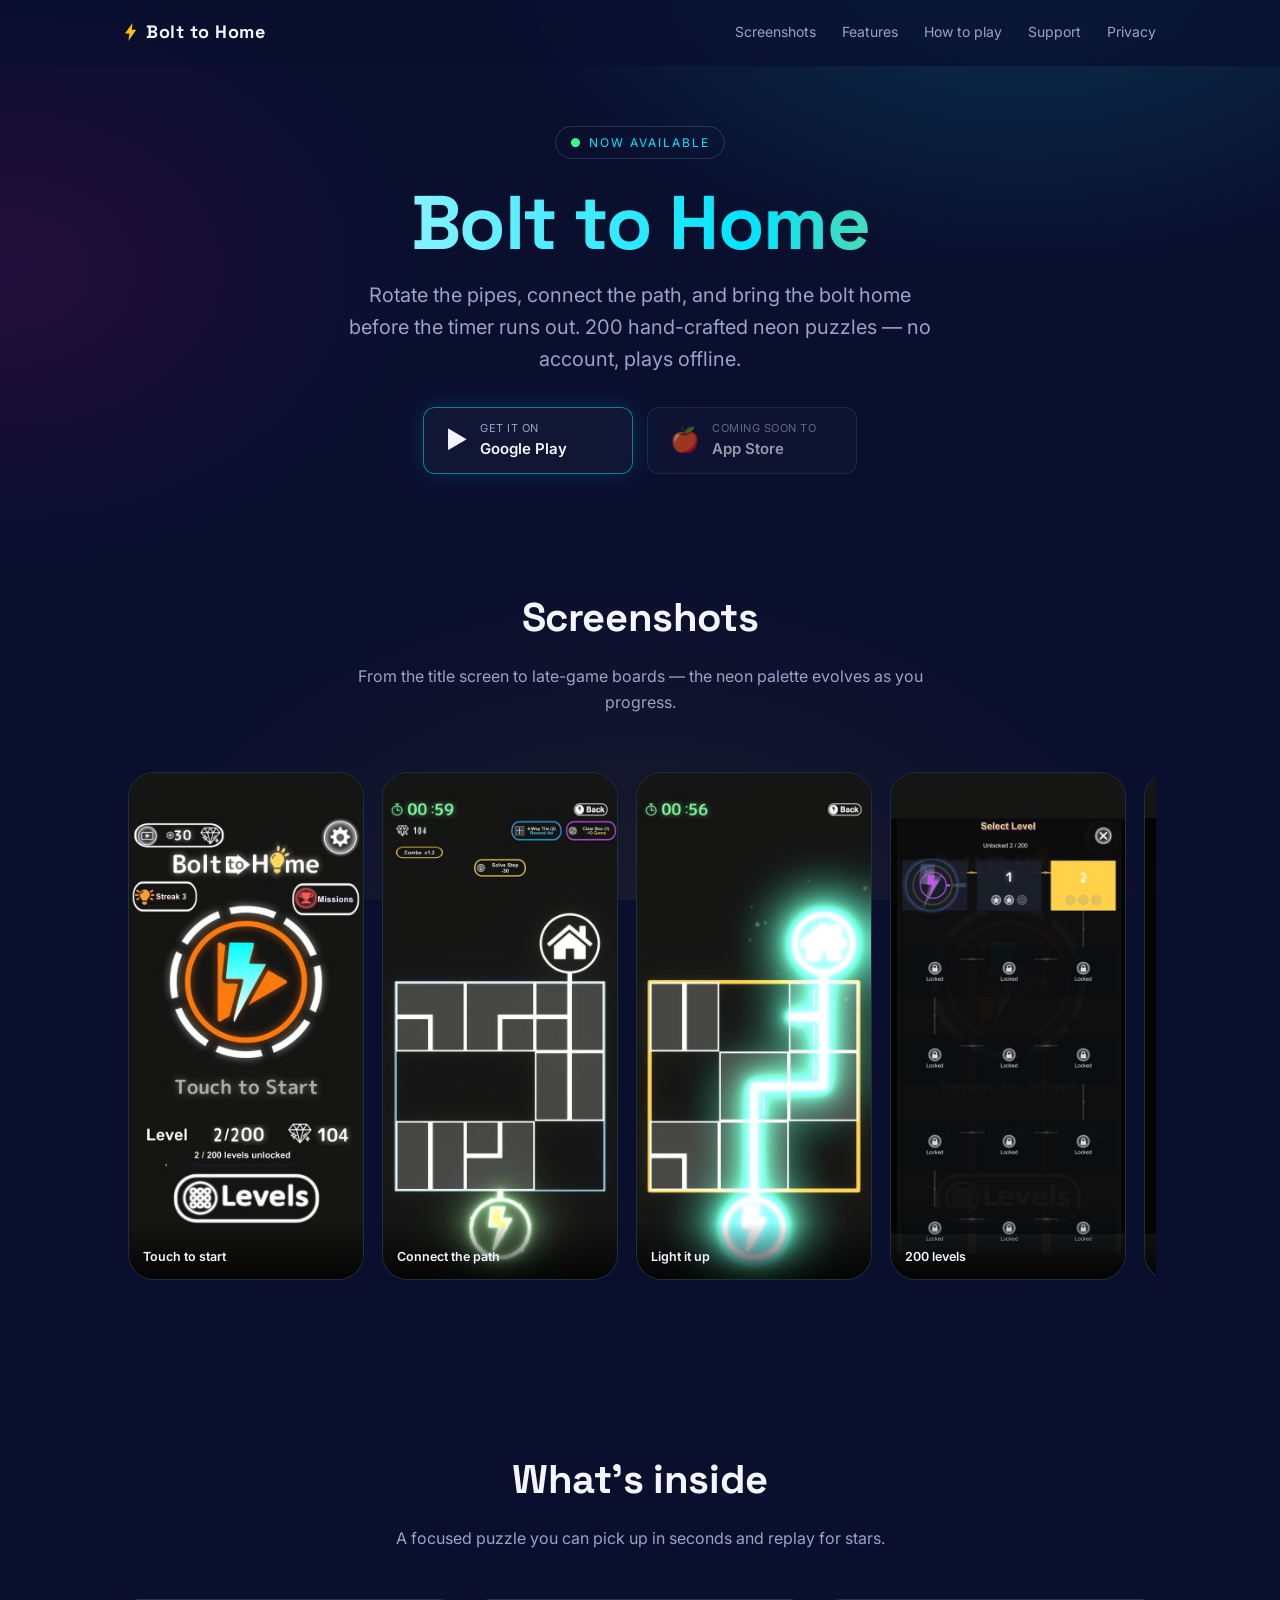
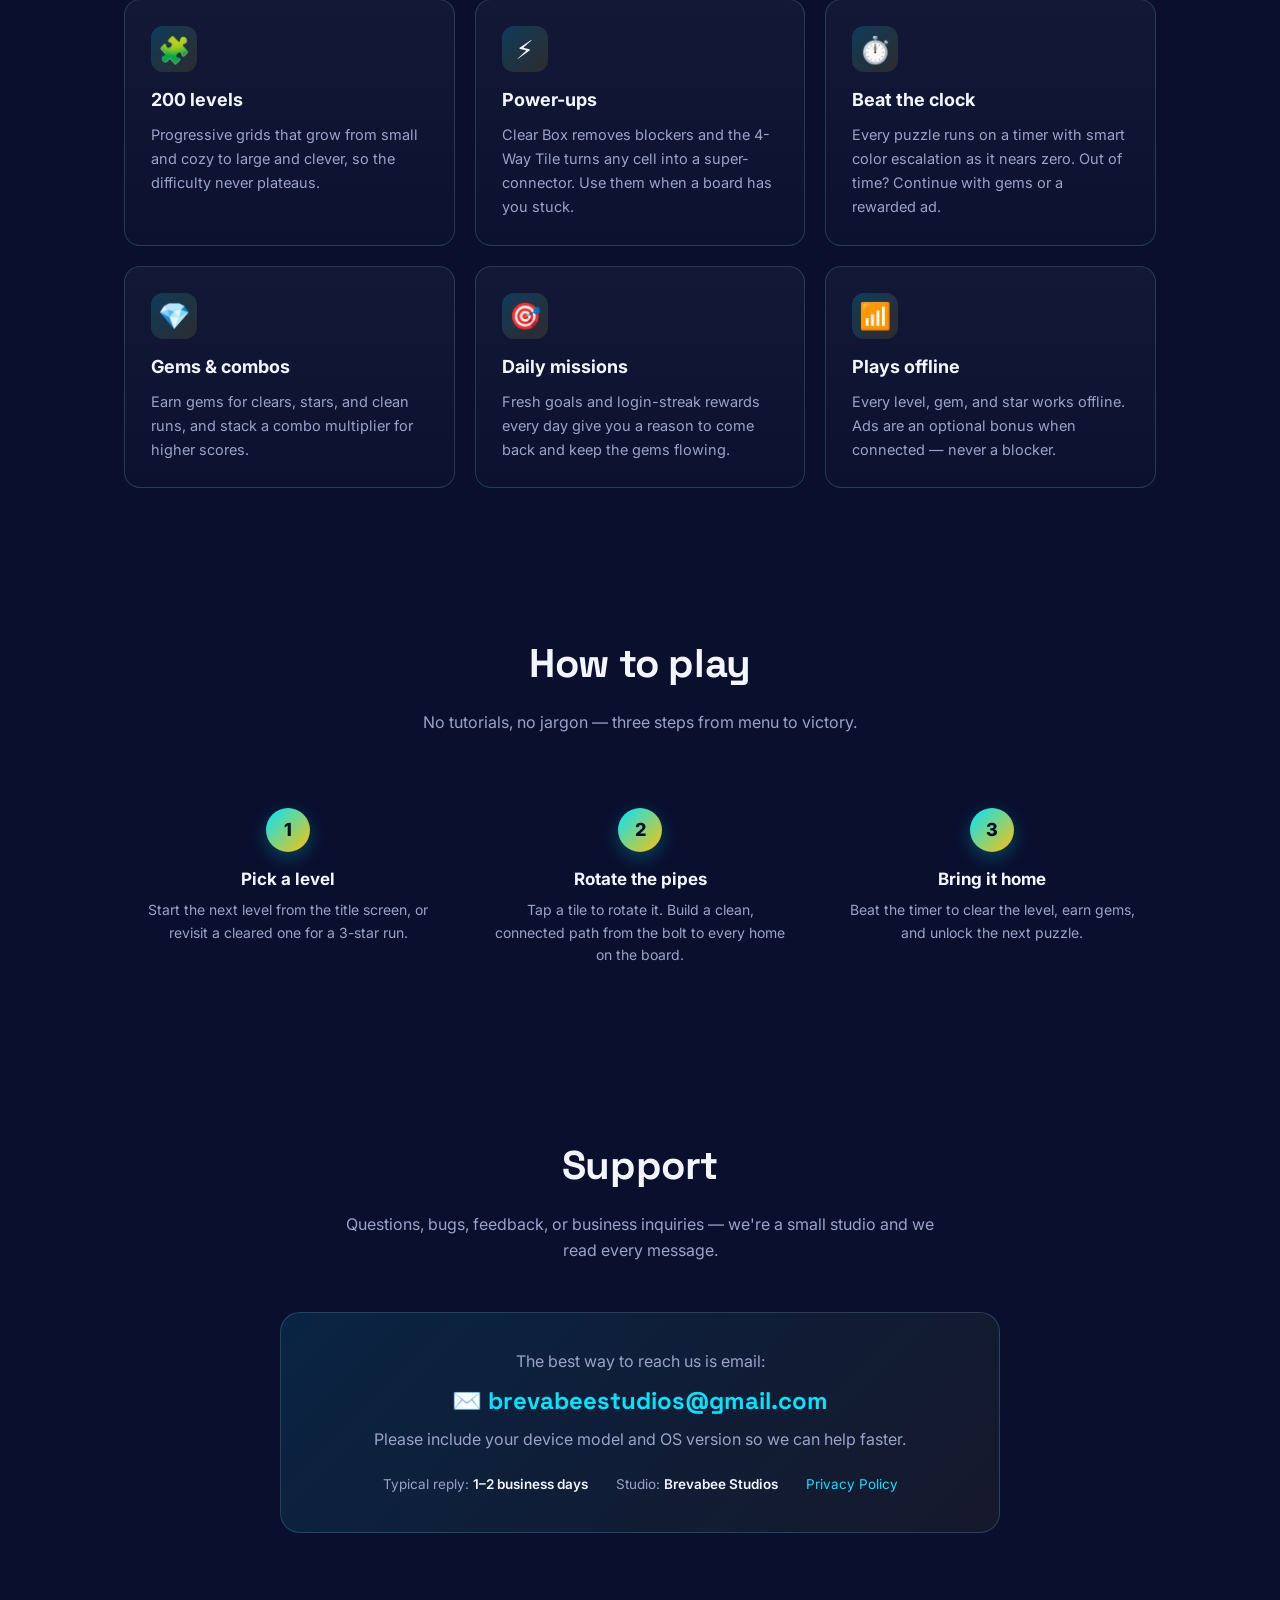
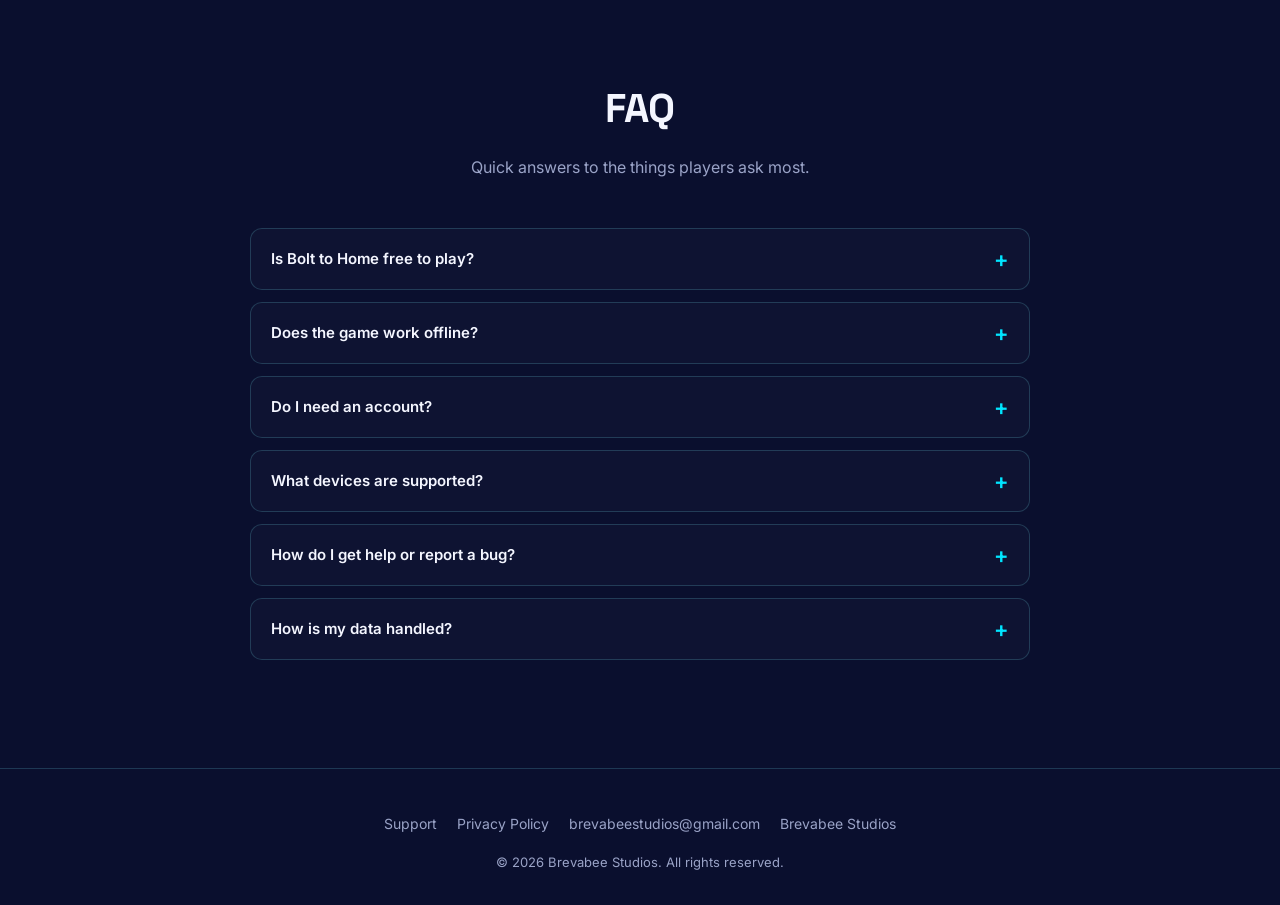
==== bolttohome/index.html @ b4cc4506 "Add /bolttohome/ support page + real screenshots; wire Google Play link - New /bolttohome/ page for " ====
<!doctype html>
<html lang="en">
<head>
<meta charset="utf-8">
<meta name="viewport" content="width=device-width, initial-scale=1">
<title>Bolt to Home — Support &amp; Game Info | Brevabee Studios</title>
<meta name="description" content="Bolt to Home — a neon sliding-puzzle game by Brevabee Studios. Screenshots, how to play, downloads, and player support. Rotate the pipes, beat the timer, bring the bolt home.">
<meta name="keywords" content="Bolt to Home, Brevabee Studios, support, puzzle game, sliding puzzle, mobile game, help, contact">
<meta name="author" content="Brevabee Studios">
<meta name="theme-color" content="#0A0F2E">
<link rel="canonical" href="https://brevabeestudios.github.io/bolttohome/">

<meta property="og:type" content="website">
<meta property="og:url" content="https://brevabeestudios.github.io/bolttohome/">
<meta property="og:title" content="Bolt to Home — Support & Game Info">
<meta property="og:description" content="Screenshots, how to play, downloads, and player support for Bolt to Home by Brevabee Studios.">
<meta property="og:image" content="https://brevabeestudios.github.io/bolttohome/screenshots/01-title.jpg">

<link rel="icon" type="image/svg+xml" href="favicon.svg">

<link rel="preconnect" href="https://fonts.googleapis.com">
<link rel="preconnect" href="https://fonts.gstatic.com" crossorigin>
<link href="https://fonts.googleapis.com/css2?family=Inter:wght@400;500;600;800&family=Space+Grotesk:wght@600;700&display=swap" rel="stylesheet">

<style>
  *,*::before,*::after{box-sizing:border-box;margin:0;padding:0}
  :root{
    --bg:#0a0f2e;--bg-2:#13183d;
    --cyan:#00e5ff;--cyan-soft:#7af0ff;
    --gold:#ffc107;--magenta:#ff00aa;--lime:#76ff03;
    --text:#f4f6ff;--muted:#9aa3c7;
    --border:rgba(122,240,255,.18);
    --card:linear-gradient(180deg,rgba(255,255,255,.04) 0%,rgba(255,255,255,.01) 100%);
  }
  html{scroll-behavior:smooth;-webkit-text-size-adjust:100%}
  body{
    font-family:'Inter',system-ui,-apple-system,Segoe UI,Roboto,sans-serif;
    background:var(--bg);color:var(--text);line-height:1.6;overflow-x:hidden;
    background-image:
      radial-gradient(900px 600px at 80% -10%,rgba(0,229,255,.18),transparent 60%),
      radial-gradient(700px 500px at 0% 30%,rgba(255,0,170,.10),transparent 60%),
      radial-gradient(800px 600px at 50% 110%,rgba(255,193,7,.08),transparent 70%);
    background-attachment:fixed;-webkit-font-smoothing:antialiased;
  }
  a{color:var(--cyan);text-decoration:none;transition:color .15s}
  a:hover{color:var(--cyan-soft)}
  .container{max-width:1080px;margin:0 auto;padding:0 24px}

  header{position:sticky;top:0;z-index:50;backdrop-filter:blur(12px);background:rgba(10,15,46,.7);border-bottom:1px solid transparent;transition:border-color .3s}
  header.scrolled{border-bottom-color:var(--border)}
  nav{display:flex;justify-content:space-between;align-items:center;padding:18px 0;font-size:14px}
  nav .brand{font-family:'Space Grotesk',sans-serif;font-weight:700;letter-spacing:.5px;font-size:18px;display:flex;align-items:center;gap:8px}
  nav .brand .b-bolt{display:inline-block;width:14px;height:18px}
  nav ul{display:flex;gap:26px;list-style:none;align-items:center}
  nav a{color:var(--muted)}
  nav a:hover{color:var(--text)}
  nav .menu-btn{display:none;background:none;border:none;color:var(--text);font-size:22px;cursor:pointer;padding:6px}

  .hero{padding:60px 0 40px;text-align:center;position:relative}
  .hero-badge{display:inline-block;font-size:12px;letter-spacing:2px;text-transform:uppercase;color:var(--cyan);border:1px solid var(--border);padding:6px 14px;border-radius:999px;margin-bottom:24px}
  .hero-badge::before{content:"●";color:#34ff8e;margin-right:6px;animation:pulse 1.6s ease-in-out infinite}
  @keyframes pulse{0%,100%{opacity:1}50%{opacity:.35}}
  h1{font-family:'Space Grotesk',sans-serif;font-size:clamp(40px,7vw,76px);font-weight:700;line-height:1.05;letter-spacing:-.02em;background:linear-gradient(90deg,#fff 0%,var(--cyan) 60%,var(--gold) 100%);-webkit-background-clip:text;background-clip:text;color:transparent;margin-bottom:16px}
  .tagline{font-size:clamp(16px,2vw,20px);color:var(--muted);max-width:600px;margin:0 auto 32px}

  .store-row{display:flex;flex-wrap:wrap;justify-content:center;gap:14px}
  .btn-store{display:inline-flex;align-items:center;gap:12px;padding:12px 22px;border-radius:12px;border:1px solid var(--border);background:rgba(255,255,255,.03);color:var(--text);min-width:210px;text-align:left;transition:transform .15s,border-color .15s,background .15s}
  .btn-store:hover{color:var(--text);border-color:var(--cyan);background:rgba(0,229,255,.06);transform:translateY(-1px)}
  .btn-store.live{border-color:rgba(0,229,255,.5);box-shadow:0 0 22px rgba(0,229,255,.15)}
  .btn-store.soon{opacity:.6;cursor:default}
  .btn-store.soon:hover{transform:none;border-color:var(--border);background:rgba(255,255,255,.03)}
  .btn-store .icon{font-size:24px}
  .btn-store small{display:block;font-size:11px;color:var(--muted);text-transform:uppercase;letter-spacing:.5px}
  .btn-store strong{display:block;font-size:15px;font-weight:600}

  section{padding:72px 0;position:relative;scroll-margin-top:70px}
  section h2{font-family:'Space Grotesk',sans-serif;font-size:clamp(28px,4vw,40px);font-weight:700;letter-spacing:-.01em;margin-bottom:14px;text-align:center}
  section .sub{text-align:center;color:var(--muted);max-width:620px;margin:0 auto 48px;font-size:16px}

  /* SCREENSHOTS */
  .shots-strip{display:flex;gap:18px;overflow-x:auto;padding:8px 4px 24px;scroll-snap-type:x mandatory;-webkit-overflow-scrolling:touch}
  .shots-strip::-webkit-scrollbar{height:8px}
  .shots-strip::-webkit-scrollbar-thumb{background:rgba(0,229,255,.25);border-radius:4px}
  .shot{flex:0 0 236px;margin:0;border-radius:26px;overflow:hidden;background:#05070f;border:1px solid var(--border);position:relative;scroll-snap-align:center;transition:transform .25s,border-color .25s,box-shadow .25s}
  .shot:hover{transform:translateY(-4px);border-color:var(--cyan);box-shadow:0 10px 34px rgba(0,229,255,.18)}
  .shot img{display:block;width:100%;height:auto;aspect-ratio:1284/2778;object-fit:cover}
  .shot figcaption{position:absolute;left:0;right:0;bottom:0;padding:24px 14px 12px;font-size:12.5px;font-weight:600;color:var(--text);background:linear-gradient(transparent,rgba(0,0,0,.82))}

  .features{display:grid;grid-template-columns:repeat(auto-fit,minmax(260px,1fr));gap:20px}
  .feature{background:var(--card);border:1px solid var(--border);border-radius:16px;padding:26px;transition:transform .25s,border-color .25s,box-shadow .25s;position:relative;overflow:hidden}
  .feature:hover{transform:translateY(-4px);border-color:rgba(0,229,255,.45);box-shadow:0 8px 32px rgba(0,229,255,.12)}
  .feature .icon{font-size:26px;display:inline-flex;align-items:center;justify-content:center;width:46px;height:46px;border-radius:12px;background:linear-gradient(135deg,rgba(0,229,255,.18),rgba(255,193,7,.12));margin-bottom:14px}
  .feature h3{font-size:18px;margin-bottom:8px;font-weight:700}
  .feature p{color:var(--muted);font-size:14.5px;line-height:1.65}

  .steps{display:grid;grid-template-columns:repeat(auto-fit,minmax(220px,1fr));gap:24px;text-align:center}
  .step{padding:24px 16px}
  .step .num{display:inline-flex;width:44px;height:44px;border-radius:50%;background:linear-gradient(135deg,var(--cyan),var(--gold));color:#001028;font-weight:800;font-size:18px;align-items:center;justify-content:center;margin-bottom:14px;box-shadow:0 6px 18px rgba(0,229,255,.25)}
  .step h4{font-size:17px;font-weight:700;margin-bottom:6px}
  .step p{color:var(--muted);font-size:14px}

  /* SUPPORT */
  .support-card{max-width:720px;margin:0 auto;background:linear-gradient(135deg,rgba(0,229,255,.10),rgba(255,193,7,.05));border:1px solid var(--border);border-radius:20px;padding:36px 30px;text-align:center}
  .support-card .mail{display:inline-flex;align-items:center;gap:10px;font-family:'Space Grotesk',sans-serif;font-size:clamp(18px,3vw,24px);font-weight:700;margin:8px 0 6px;word-break:break-all}
  .support-card p{color:var(--muted)}
  .support-meta{display:flex;flex-wrap:wrap;justify-content:center;gap:10px 28px;margin-top:22px;font-size:13.5px;color:var(--muted)}
  .support-meta b{color:var(--text);font-weight:600}

  .faq{max-width:780px;margin:0 auto}
  .faq details{border:1px solid var(--border);border-radius:12px;margin-bottom:12px;background:rgba(255,255,255,.02);transition:border-color .2s,background .2s}
  .faq details[open]{border-color:var(--cyan);background:rgba(0,229,255,.04)}
  .faq summary{padding:18px 20px;cursor:pointer;font-weight:600;list-style:none;display:flex;justify-content:space-between;align-items:center;font-size:15px}
  .faq summary::-webkit-details-marker{display:none}
  .faq summary::after{content:"+";font-size:22px;color:var(--cyan);transition:transform .2s;line-height:1}
  .faq details[open] summary::after{transform:rotate(45deg)}
  .faq p{padding:0 20px 18px;color:var(--muted);font-size:14.5px}

  footer{padding:44px 0 32px;border-top:1px solid var(--border);text-align:center;color:var(--muted);font-size:14px;margin-top:24px}
  footer .links{display:flex;flex-wrap:wrap;justify-content:center;gap:20px;margin-bottom:16px}
  footer .links a{color:var(--muted)}
  footer .links a:hover{color:var(--cyan)}
  footer .copy{font-size:13px}

  @media (max-width:720px){
    nav ul{display:none;position:absolute;top:60px;left:0;right:0;flex-direction:column;background:rgba(10,15,46,.96);backdrop-filter:blur(12px);padding:24px;gap:18px;border-top:1px solid var(--border)}
    nav ul.open{display:flex}
    nav .menu-btn{display:block}
    section{padding:52px 0}
    .shot{flex:0 0 200px}
  }
</style>
</head>
<body>

<header id="header">
  <div class="container">
    <nav>
      <span class="brand">
        <svg class="b-bolt" viewBox="0 0 64 96" xmlns="http://www.w3.org/2000/svg" aria-hidden="true"><path d="M40 0 L0 56 L24 56 L18 96 L60 36 L36 36 Z" fill="#FFC107"/></svg>
        Bolt to Home
      </span>
      <button class="menu-btn" id="menuBtn" aria-label="Toggle menu">☰</button>
      <ul id="navList">
        <li><a href="#screenshots">Screenshots</a></li>
        <li><a href="#features">Features</a></li>
        <li><a href="#how">How to play</a></li>
        <li><a href="#support">Support</a></li>
        <li><a href="https://brevabeestudios.github.io/bolttohome-privacy/">Privacy</a></li>
      </ul>
    </nav>
  </div>
</header>

<main>

  <section class="hero container">
    <span class="hero-badge">Now available</span>
    <h1>Bolt to Home</h1>
    <p class="tagline">Rotate the pipes, connect the path, and bring the bolt home before the timer runs out. 200 hand-crafted neon puzzles — no account, plays offline.</p>
    <div class="store-row">
      <a class="btn-store live" href="https://play.google.com/store/apps/details?id=com.bbs.bth" target="_blank" rel="noopener">
        <span class="icon">▶</span>
        <span><small>Get it on</small><strong>Google Play</strong></span>
      </a>
      <a class="btn-store soon" href="#" aria-disabled="true">
        <span class="icon">🍎</span>
        <span><small>Coming soon to</small><strong>App Store</strong></span>
      </a>
    </div>
  </section>

  <section id="screenshots">
    <div class="container">
      <h2>Screenshots</h2>
      <p class="sub">From the title screen to late-game boards — the neon palette evolves as you progress.</p>
      <div class="shots-strip">
        <figure class="shot"><img src="screenshots/01-title.jpg" loading="lazy" alt="Bolt to Home title screen — Touch to Start"><figcaption>Touch to start</figcaption></figure>
        <figure class="shot"><img src="screenshots/02-gameplay.jpg" loading="lazy" alt="Gameplay — connect the glowing path to the home"><figcaption>Connect the path</figcaption></figure>
        <figure class="shot"><img src="screenshots/03-solved.jpg" loading="lazy" alt="A solved circuit lighting up in neon"><figcaption>Light it up</figcaption></figure>
        <figure class="shot"><img src="screenshots/04-levels.jpg" loading="lazy" alt="Level select — 200 hand-crafted levels"><figcaption>200 levels</figcaption></figure>
        <figure class="shot"><img src="screenshots/05-missions.jpg" loading="lazy" alt="Daily missions and rewards"><figcaption>Daily missions</figcaption></figure>
        <figure class="shot"><img src="screenshots/06-obstacles.jpg" loading="lazy" alt="Multiple homes and blocked tiles"><figcaption>Multiple homes</figcaption></figure>
        <figure class="shot"><img src="screenshots/07-advanced.jpg" loading="lazy" alt="Advanced multi-source puzzle"><figcaption>Tougher boards</figcaption></figure>
        <figure class="shot"><img src="screenshots/08-twin.jpg" loading="lazy" alt="Twin-source challenge board"><figcaption>Twin sources</figcaption></figure>
        <figure class="shot"><img src="screenshots/09-rewards.jpg" loading="lazy" alt="Daily login reward streak"><figcaption>Daily rewards</figcaption></figure>
      </div>
    </div>
  </section>

  <section id="features">
    <div class="container">
      <h2>What's inside</h2>
      <p class="sub">A focused puzzle you can pick up in seconds and replay for stars.</p>
      <div class="features">
        <div class="feature"><span class="icon">🧩</span><h3>200 levels</h3><p>Progressive grids that grow from small and cozy to large and clever, so the difficulty never plateaus.</p></div>
        <div class="feature"><span class="icon">⚡</span><h3>Power-ups</h3><p>Clear Box removes blockers and the 4-Way Tile turns any cell into a super-connector. Use them when a board has you stuck.</p></div>
        <div class="feature"><span class="icon">⏱️</span><h3>Beat the clock</h3><p>Every puzzle runs on a timer with smart color escalation as it nears zero. Out of time? Continue with gems or a rewarded ad.</p></div>
        <div class="feature"><span class="icon">💎</span><h3>Gems &amp; combos</h3><p>Earn gems for clears, stars, and clean runs, and stack a combo multiplier for higher scores.</p></div>
        <div class="feature"><span class="icon">🎯</span><h3>Daily missions</h3><p>Fresh goals and login-streak rewards every day give you a reason to come back and keep the gems flowing.</p></div>
        <div class="feature"><span class="icon">📶</span><h3>Plays offline</h3><p>Every level, gem, and star works offline. Ads are an optional bonus when connected — never a blocker.</p></div>
      </div>
    </div>
  </section>

  <section id="how">
    <div class="container">
      <h2>How to play</h2>
      <p class="sub">No tutorials, no jargon — three steps from menu to victory.</p>
      <div class="steps">
        <div class="step"><div class="num">1</div><h4>Pick a level</h4><p>Start the next level from the title screen, or revisit a cleared one for a 3-star run.</p></div>
        <div class="step"><div class="num">2</div><h4>Rotate the pipes</h4><p>Tap a tile to rotate it. Build a clean, connected path from the bolt to every home on the board.</p></div>
        <div class="step"><div class="num">3</div><h4>Bring it home</h4><p>Beat the timer to clear the level, earn gems, and unlock the next puzzle.</p></div>
      </div>
    </div>
  </section>

  <section id="support">
    <div class="container">
      <h2>Support</h2>
      <p class="sub">Questions, bugs, feedback, or business inquiries — we're a small studio and we read every message.</p>
      <div class="support-card">
        <p>The best way to reach us is email:</p>
        <a class="mail" href="mailto:brevabeestudios@gmail.com?subject=Bolt%20to%20Home%20support">✉️ brevabeestudios@gmail.com</a>
        <p>Please include your device model and OS version so we can help faster.</p>
        <div class="support-meta">
          <span>Typical reply: <b>1–2 business days</b></span>
          <span>Studio: <b>Brevabee Studios</b></span>
          <span><a href="https://brevabeestudios.github.io/bolttohome-privacy/">Privacy Policy</a></span>
        </div>
      </div>
    </div>
  </section>

  <section id="faq">
    <div class="container">
      <h2>FAQ</h2>
      <p class="sub">Quick answers to the things players ask most.</p>
      <div class="faq">
        <details><summary>Is Bolt to Home free to play?</summary><p>Yes. All 200 levels are free. We support development with optional rewarded ads — watch one for extra time, a free Clear Box, or bonus gems. You never have to.</p></details>
        <details><summary>Does the game work offline?</summary><p>Yes. Every level, gem, star, and saved score works offline. Ads only show when you're connected and never block your progress.</p></details>
        <details><summary>Do I need an account?</summary><p>No sign-up, ever. Your progress is stored on your device.</p></details>
        <details><summary>What devices are supported?</summary><p>Android 8.0+ and recent iOS, on phones and tablets in portrait mode.</p></details>
        <details><summary>How do I get help or report a bug?</summary><p>Email <a href="mailto:brevabeestudios@gmail.com">brevabeestudios@gmail.com</a> with your device model and OS version. See the <a href="#support">Support</a> section above.</p></details>
        <details><summary>How is my data handled?</summary><p>The game itself doesn't collect personal information. Our advertising SDK collects device identifiers and approximate (IP-based) location to serve ads. Full details in the <a href="https://brevabeestudios.github.io/bolttohome-privacy/">privacy policy</a>.</p></details>
      </div>
    </div>
  </section>

</main>

<footer>
  <div class="container">
    <div class="links">
      <a href="#support">Support</a>
      <a href="https://brevabeestudios.github.io/bolttohome-privacy/">Privacy Policy</a>
      <a href="mailto:brevabeestudios@gmail.com">brevabeestudios@gmail.com</a>
      <a href="https://brevabeestudios.github.io/">Brevabee Studios</a>
    </div>
    <p class="copy">© 2026 Brevabee Studios. All rights reserved.</p>
  </div>
</footer>

<script>
  const header = document.getElementById('header');
  const onScroll = () => header.classList.toggle('scrolled', window.scrollY > 8);
  window.addEventListener('scroll', onScroll, {passive:true});
  onScroll();
  const menuBtn = document.getElementById('menuBtn');
  const navList = document.getElementById('navList');
  menuBtn.addEventListener('click', () => navList.classList.toggle('open'));
  navList.querySelectorAll('a').forEach(a => a.addEventListener('click', () => navList.classList.remove('open')));
</script>

</body>
</html>
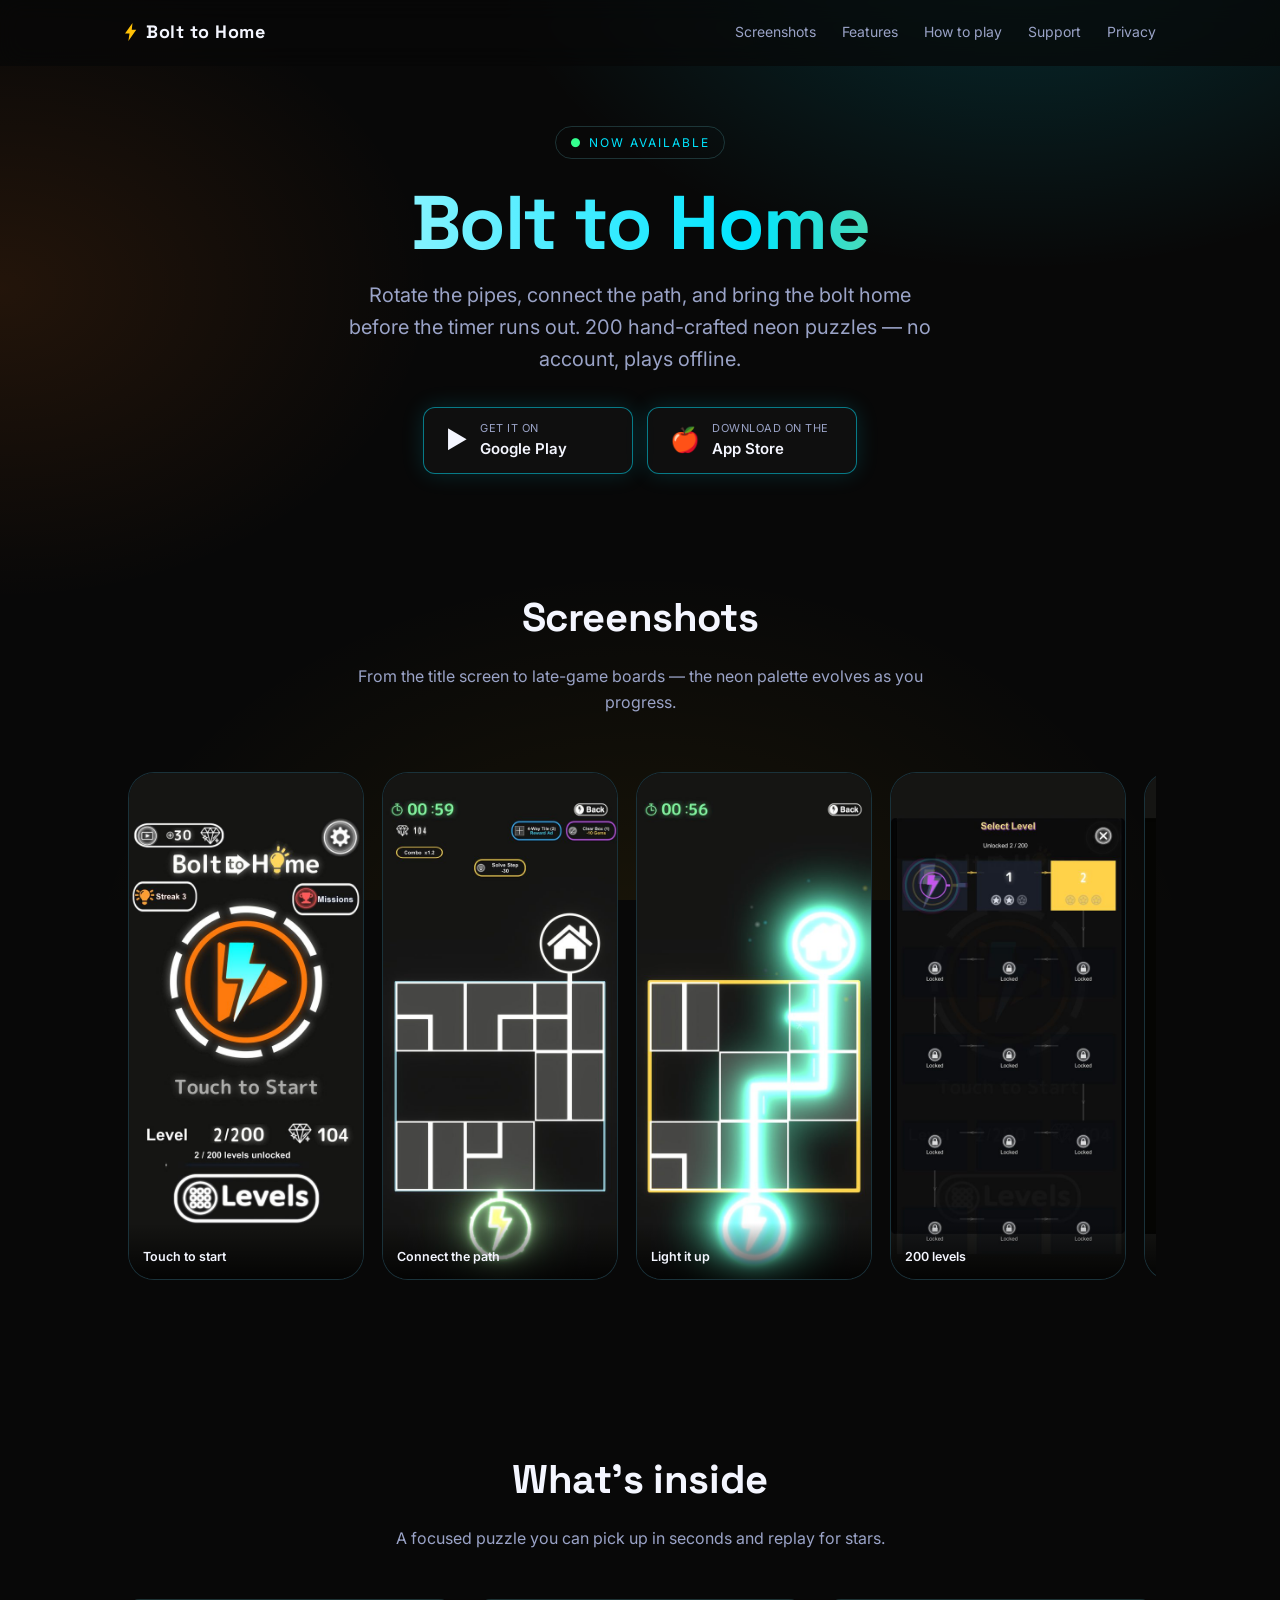
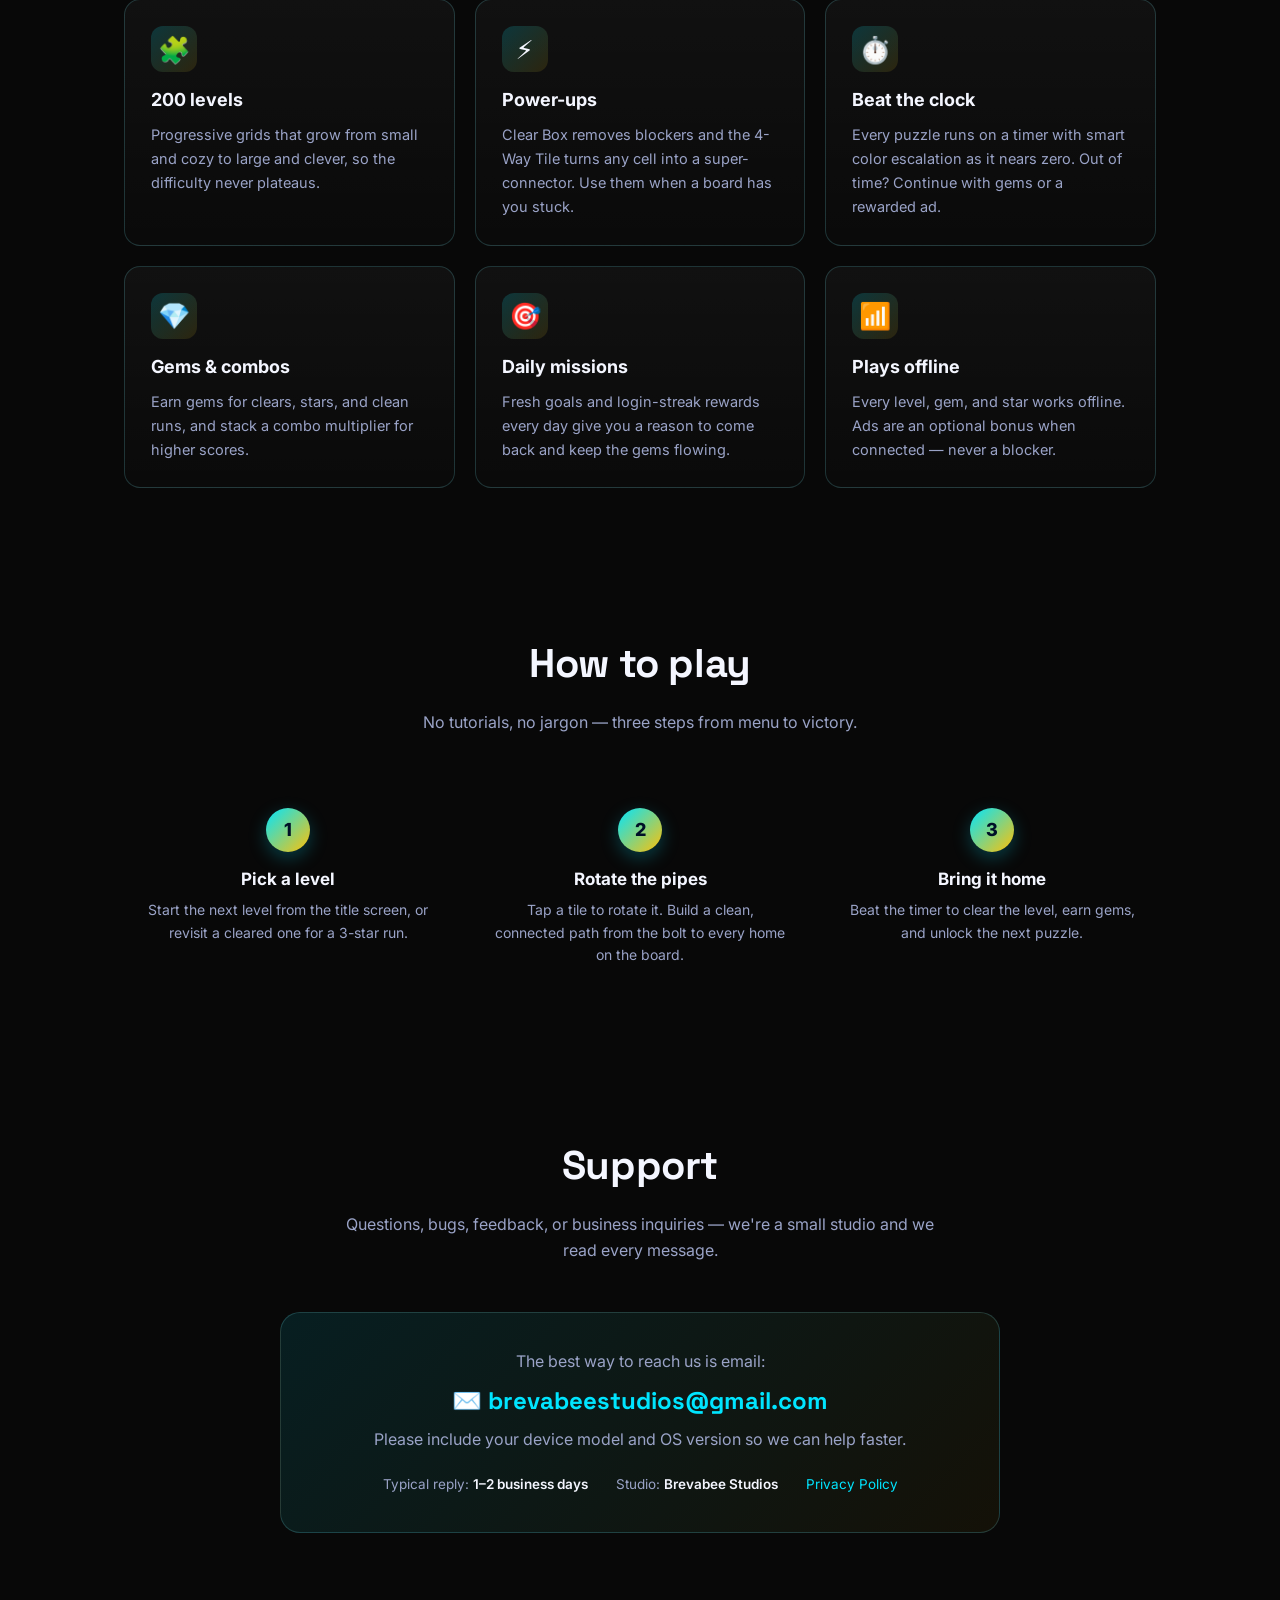
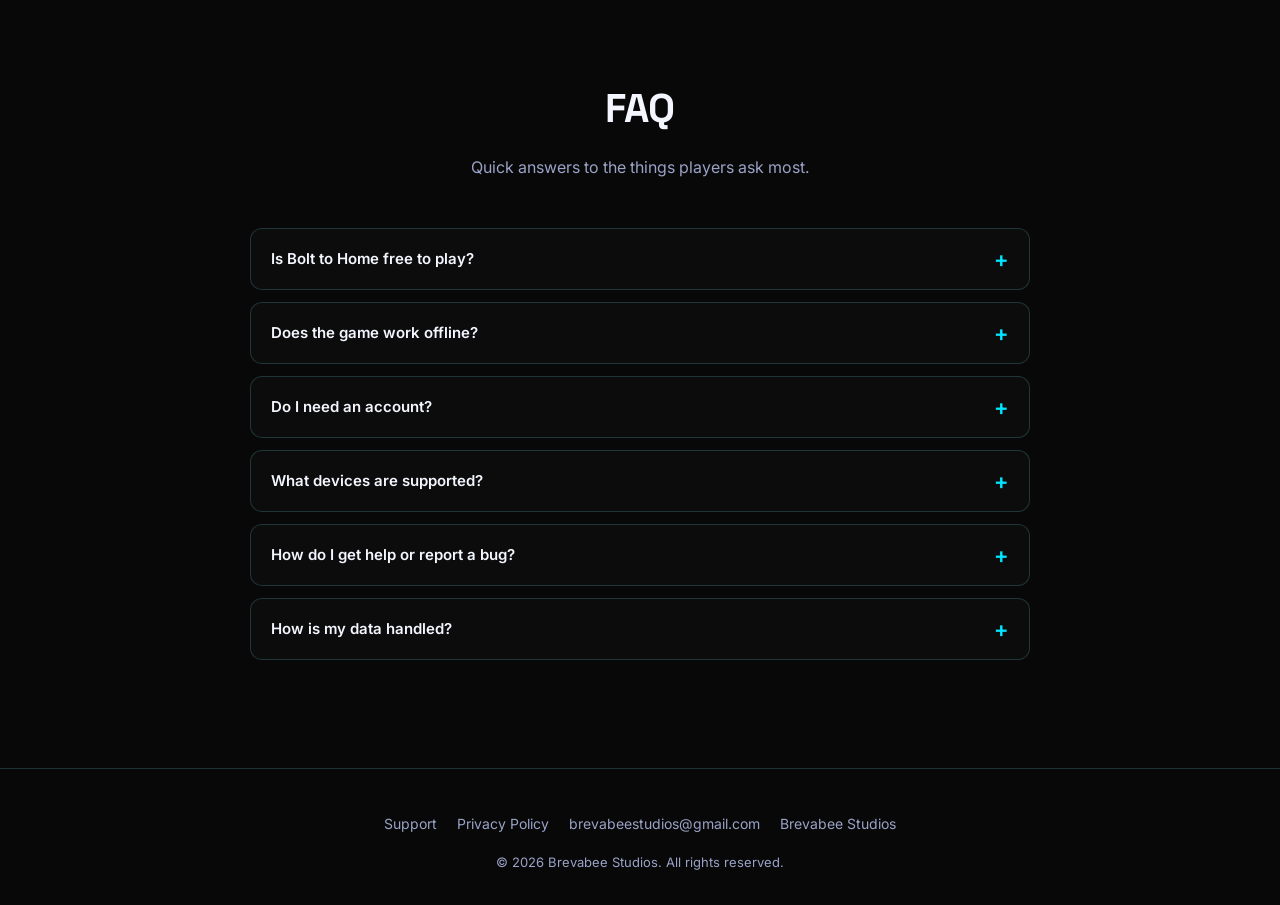
==== commit c0f6b35b: "Match game theme (black #080808) + activate App Store link - Recolor both pages to the in-game near-" ====
--- a/bolttohome/index.html
+++ b/bolttohome/index.html
@@ -7,7 +7,7 @@
 <meta name="description" content="Bolt to Home — a neon sliding-puzzle game by Brevabee Studios. Screenshots, how to play, downloads, and player support. Rotate the pipes, beat the timer, bring the bolt home.">
 <meta name="keywords" content="Bolt to Home, Brevabee Studios, support, puzzle game, sliding puzzle, mobile game, help, contact">
 <meta name="author" content="Brevabee Studios">
-<meta name="theme-color" content="#0A0F2E">
+<meta name="theme-color" content="#080808">
 <link rel="canonical" href="https://brevabeestudios.github.io/bolttohome/">
 
 <meta property="og:type" content="website">
@@ -25,9 +25,9 @@
 <style>
   *,*::before,*::after{box-sizing:border-box;margin:0;padding:0}
   :root{
-    --bg:#0a0f2e;--bg-2:#13183d;
+    --bg:#080808;--bg-2:#0f0f14;
     --cyan:#00e5ff;--cyan-soft:#7af0ff;
-    --gold:#ffc107;--magenta:#ff00aa;--lime:#76ff03;
+    --gold:#ffc107;--orange:#ff7a1a;--magenta:#ff00aa;--lime:#76ff03;
     --text:#f4f6ff;--muted:#9aa3c7;
     --border:rgba(122,240,255,.18);
     --card:linear-gradient(180deg,rgba(255,255,255,.04) 0%,rgba(255,255,255,.01) 100%);
@@ -38,7 +38,7 @@
     background:var(--bg);color:var(--text);line-height:1.6;overflow-x:hidden;
     background-image:
       radial-gradient(900px 600px at 80% -10%,rgba(0,229,255,.18),transparent 60%),
-      radial-gradient(700px 500px at 0% 30%,rgba(255,0,170,.10),transparent 60%),
+      radial-gradient(720px 520px at 0% 32%,rgba(255,122,26,.11),transparent 60%),
       radial-gradient(800px 600px at 50% 110%,rgba(255,193,7,.08),transparent 70%);
     background-attachment:fixed;-webkit-font-smoothing:antialiased;
   }
@@ -46,7 +46,7 @@
   a:hover{color:var(--cyan-soft)}
   .container{max-width:1080px;margin:0 auto;padding:0 24px}
 
-  header{position:sticky;top:0;z-index:50;backdrop-filter:blur(12px);background:rgba(10,15,46,.7);border-bottom:1px solid transparent;transition:border-color .3s}
+  header{position:sticky;top:0;z-index:50;backdrop-filter:blur(12px);background:rgba(8,8,8,.72);border-bottom:1px solid transparent;transition:border-color .3s}
   header.scrolled{border-bottom-color:var(--border)}
   nav{display:flex;justify-content:space-between;align-items:center;padding:18px 0;font-size:14px}
   nav .brand{font-family:'Space Grotesk',sans-serif;font-weight:700;letter-spacing:.5px;font-size:18px;display:flex;align-items:center;gap:8px}
@@ -122,7 +122,7 @@
   footer .copy{font-size:13px}
 
   @media (max-width:720px){
-    nav ul{display:none;position:absolute;top:60px;left:0;right:0;flex-direction:column;background:rgba(10,15,46,.96);backdrop-filter:blur(12px);padding:24px;gap:18px;border-top:1px solid var(--border)}
+    nav ul{display:none;position:absolute;top:60px;left:0;right:0;flex-direction:column;background:rgba(8,8,8,.96);backdrop-filter:blur(12px);padding:24px;gap:18px;border-top:1px solid var(--border)}
     nav ul.open{display:flex}
     nav .menu-btn{display:block}
     section{padding:52px 0}
@@ -162,9 +162,9 @@
         <span class="icon">▶</span>
         <span><small>Get it on</small><strong>Google Play</strong></span>
       </a>
-      <a class="btn-store soon" href="#" aria-disabled="true">
+      <a class="btn-store live" href="https://apps.apple.com/app/id6787549854" target="_blank" rel="noopener">
         <span class="icon">🍎</span>
-        <span><small>Coming soon to</small><strong>App Store</strong></span>
+        <span><small>Download on the</small><strong>App Store</strong></span>
       </a>
     </div>
   </section>
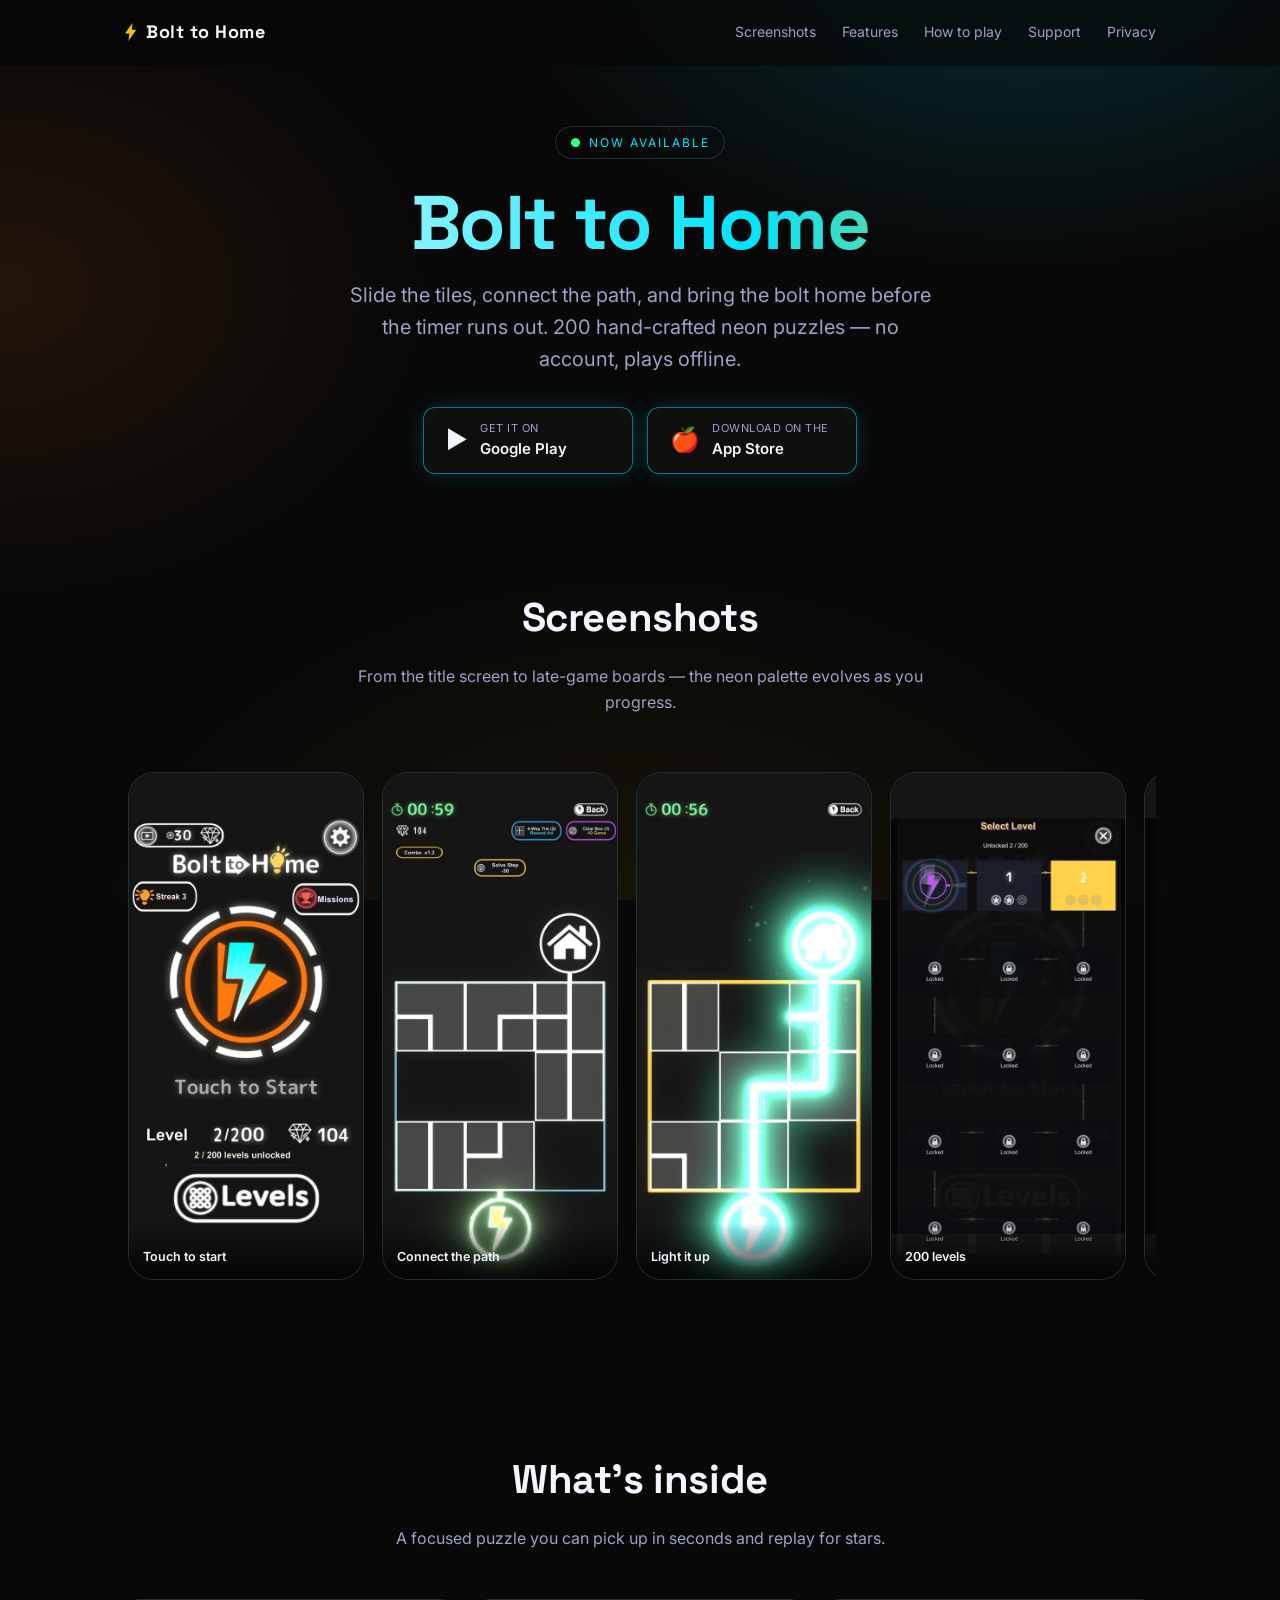
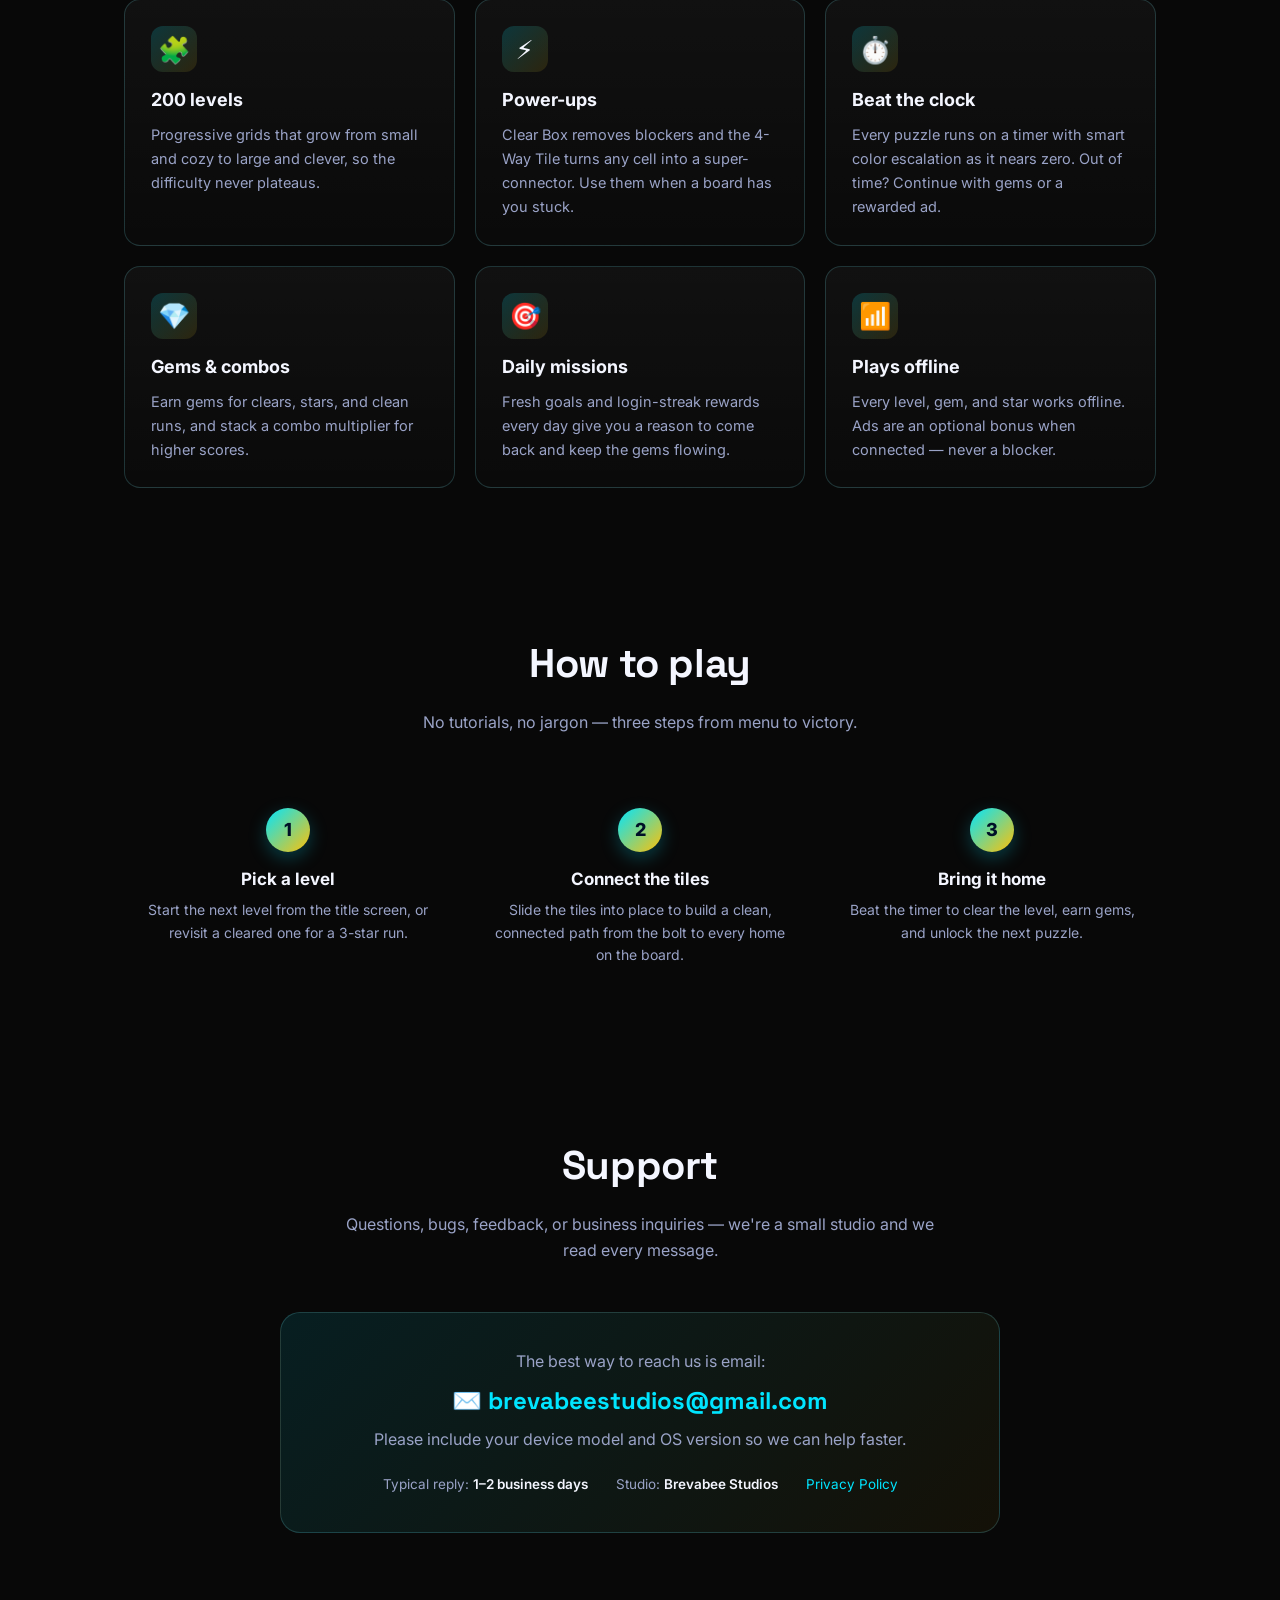
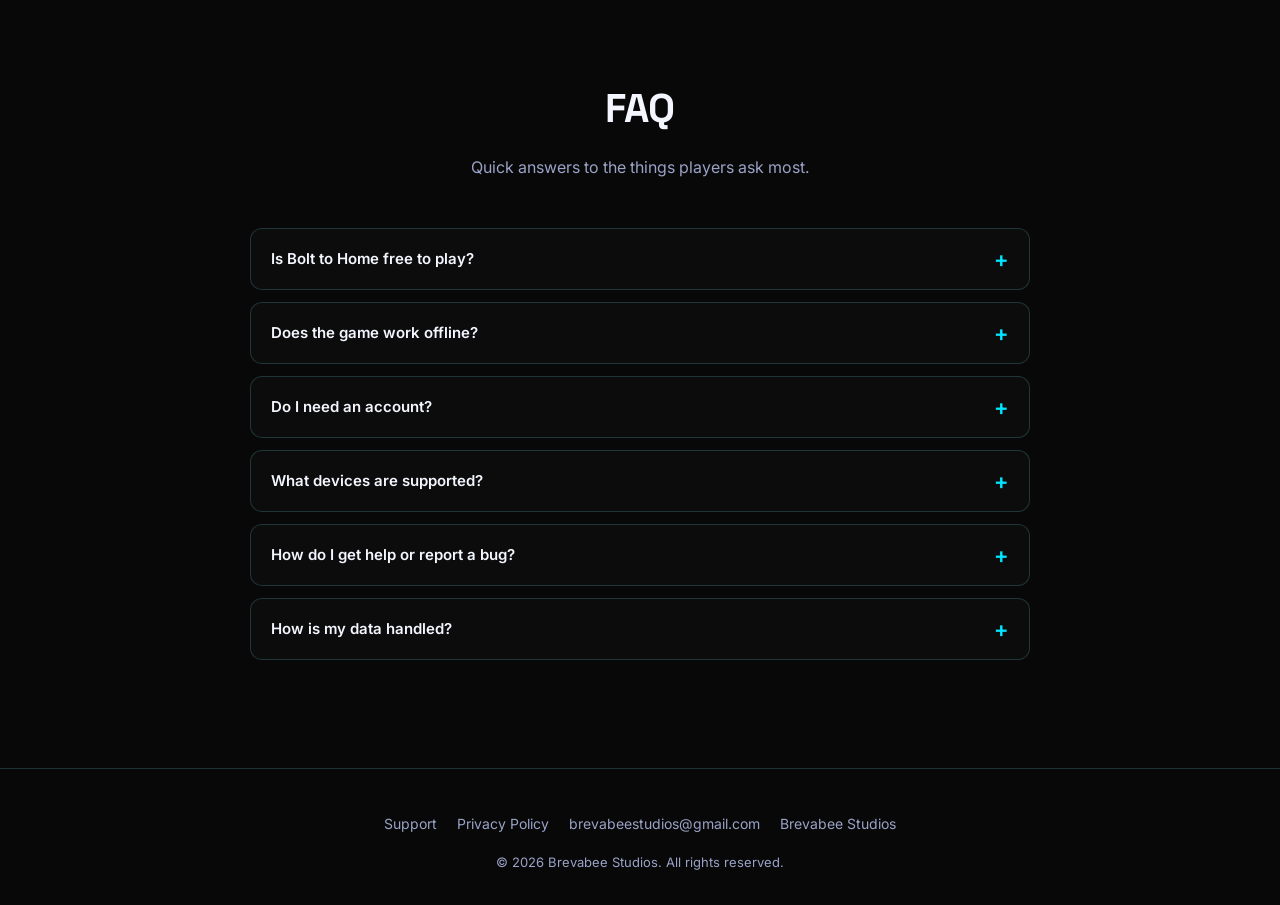
==== commit eae0e3c1: "Copy: remove all "pipes" wording — the mechanic is connecting/sliding tiles Rewrite taglines, meta/O" ====
--- a/bolttohome/index.html
+++ b/bolttohome/index.html
@@ -4,7 +4,7 @@
 <meta charset="utf-8">
 <meta name="viewport" content="width=device-width, initial-scale=1">
 <title>Bolt to Home — Support &amp; Game Info | Brevabee Studios</title>
-<meta name="description" content="Bolt to Home — a neon sliding-puzzle game by Brevabee Studios. Screenshots, how to play, downloads, and player support. Rotate the pipes, beat the timer, bring the bolt home.">
+<meta name="description" content="Bolt to Home — a neon tile-connecting puzzle game by Brevabee Studios. Screenshots, how to play, downloads, and player support. Slide the tiles, connect the path, bring the bolt home.">
 <meta name="keywords" content="Bolt to Home, Brevabee Studios, support, puzzle game, sliding puzzle, mobile game, help, contact">
 <meta name="author" content="Brevabee Studios">
 <meta name="theme-color" content="#080808">
@@ -156,7 +156,7 @@
   <section class="hero container">
     <span class="hero-badge">Now available</span>
     <h1>Bolt to Home</h1>
-    <p class="tagline">Rotate the pipes, connect the path, and bring the bolt home before the timer runs out. 200 hand-crafted neon puzzles — no account, plays offline.</p>
+    <p class="tagline">Slide the tiles, connect the path, and bring the bolt home before the timer runs out. 200 hand-crafted neon puzzles — no account, plays offline.</p>
     <div class="store-row">
       <a class="btn-store live" href="https://play.google.com/store/apps/details?id=com.bbs.bth" target="_blank" rel="noopener">
         <span class="icon">▶</span>
@@ -208,7 +208,7 @@
       <p class="sub">No tutorials, no jargon — three steps from menu to victory.</p>
       <div class="steps">
         <div class="step"><div class="num">1</div><h4>Pick a level</h4><p>Start the next level from the title screen, or revisit a cleared one for a 3-star run.</p></div>
-        <div class="step"><div class="num">2</div><h4>Rotate the pipes</h4><p>Tap a tile to rotate it. Build a clean, connected path from the bolt to every home on the board.</p></div>
+        <div class="step"><div class="num">2</div><h4>Connect the tiles</h4><p>Slide the tiles into place to build a clean, connected path from the bolt to every home on the board.</p></div>
         <div class="step"><div class="num">3</div><h4>Bring it home</h4><p>Beat the timer to clear the level, earn gems, and unlock the next puzzle.</p></div>
       </div>
     </div>
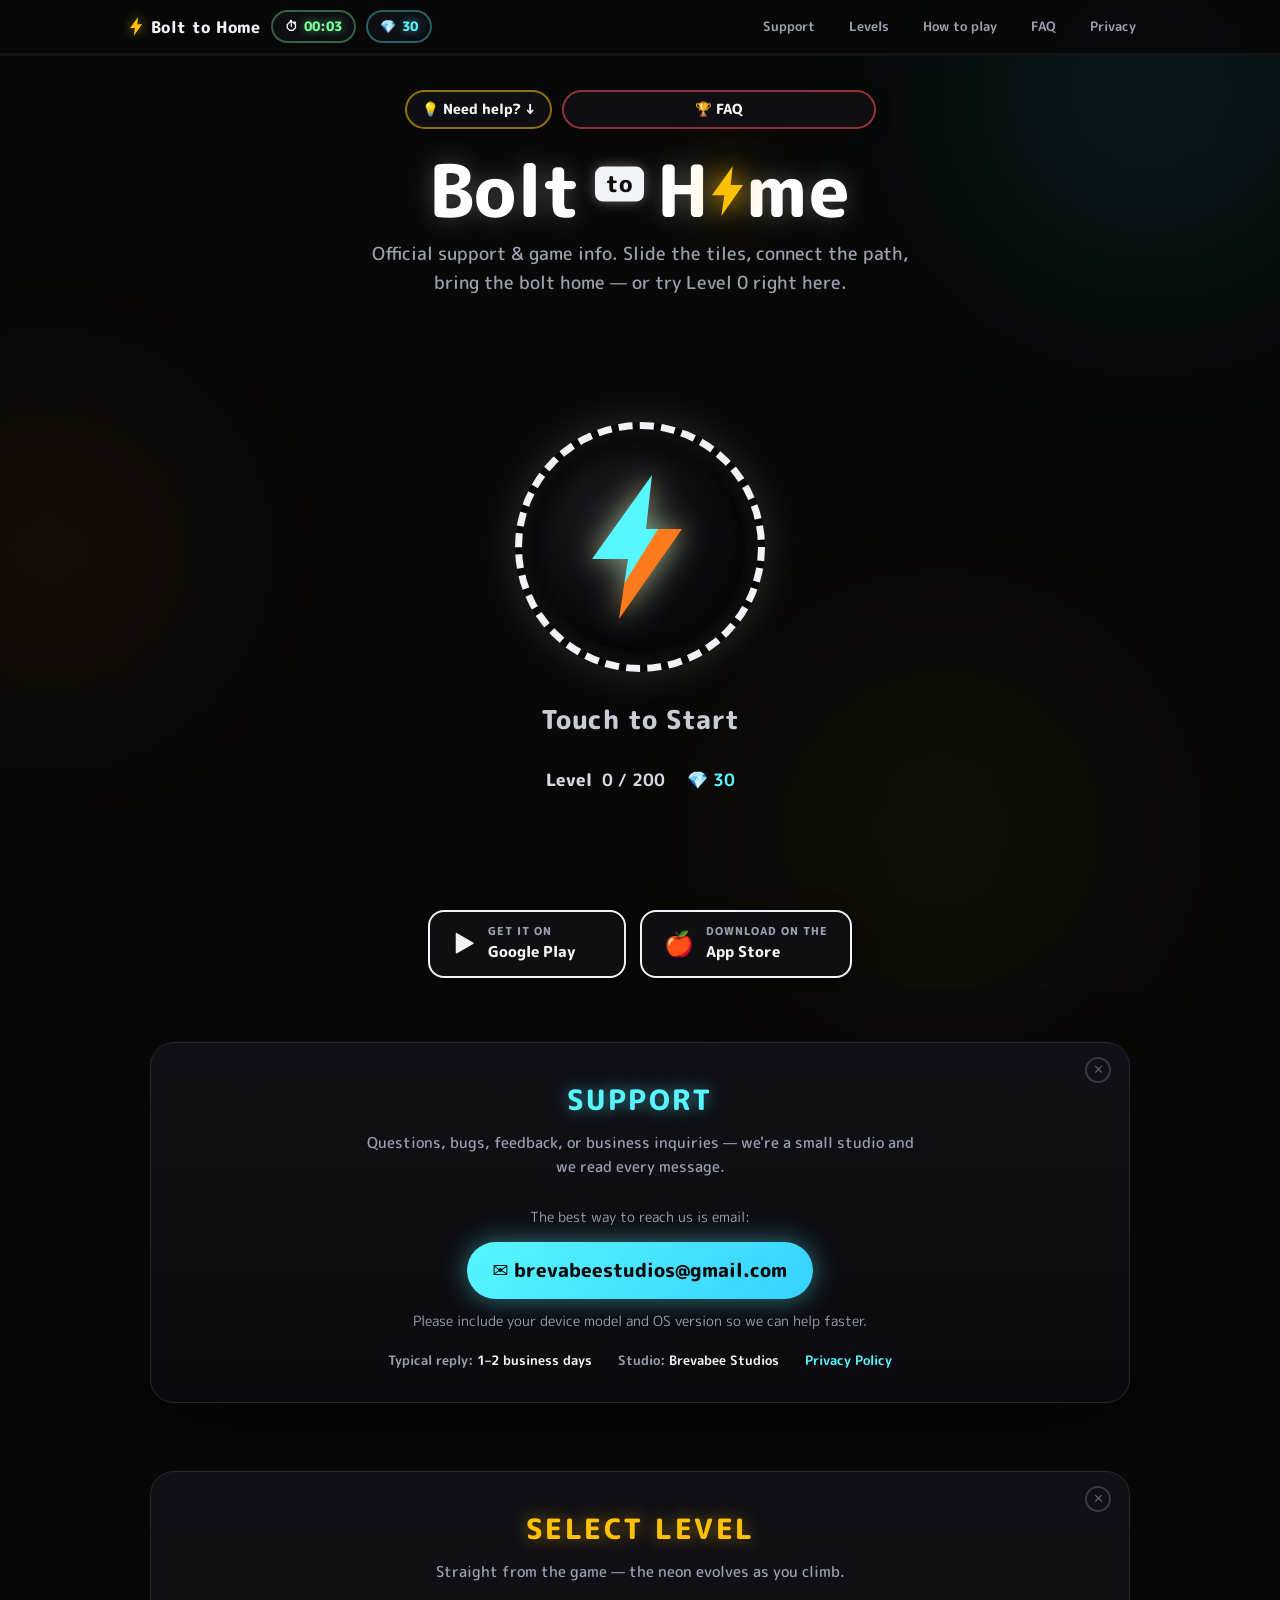
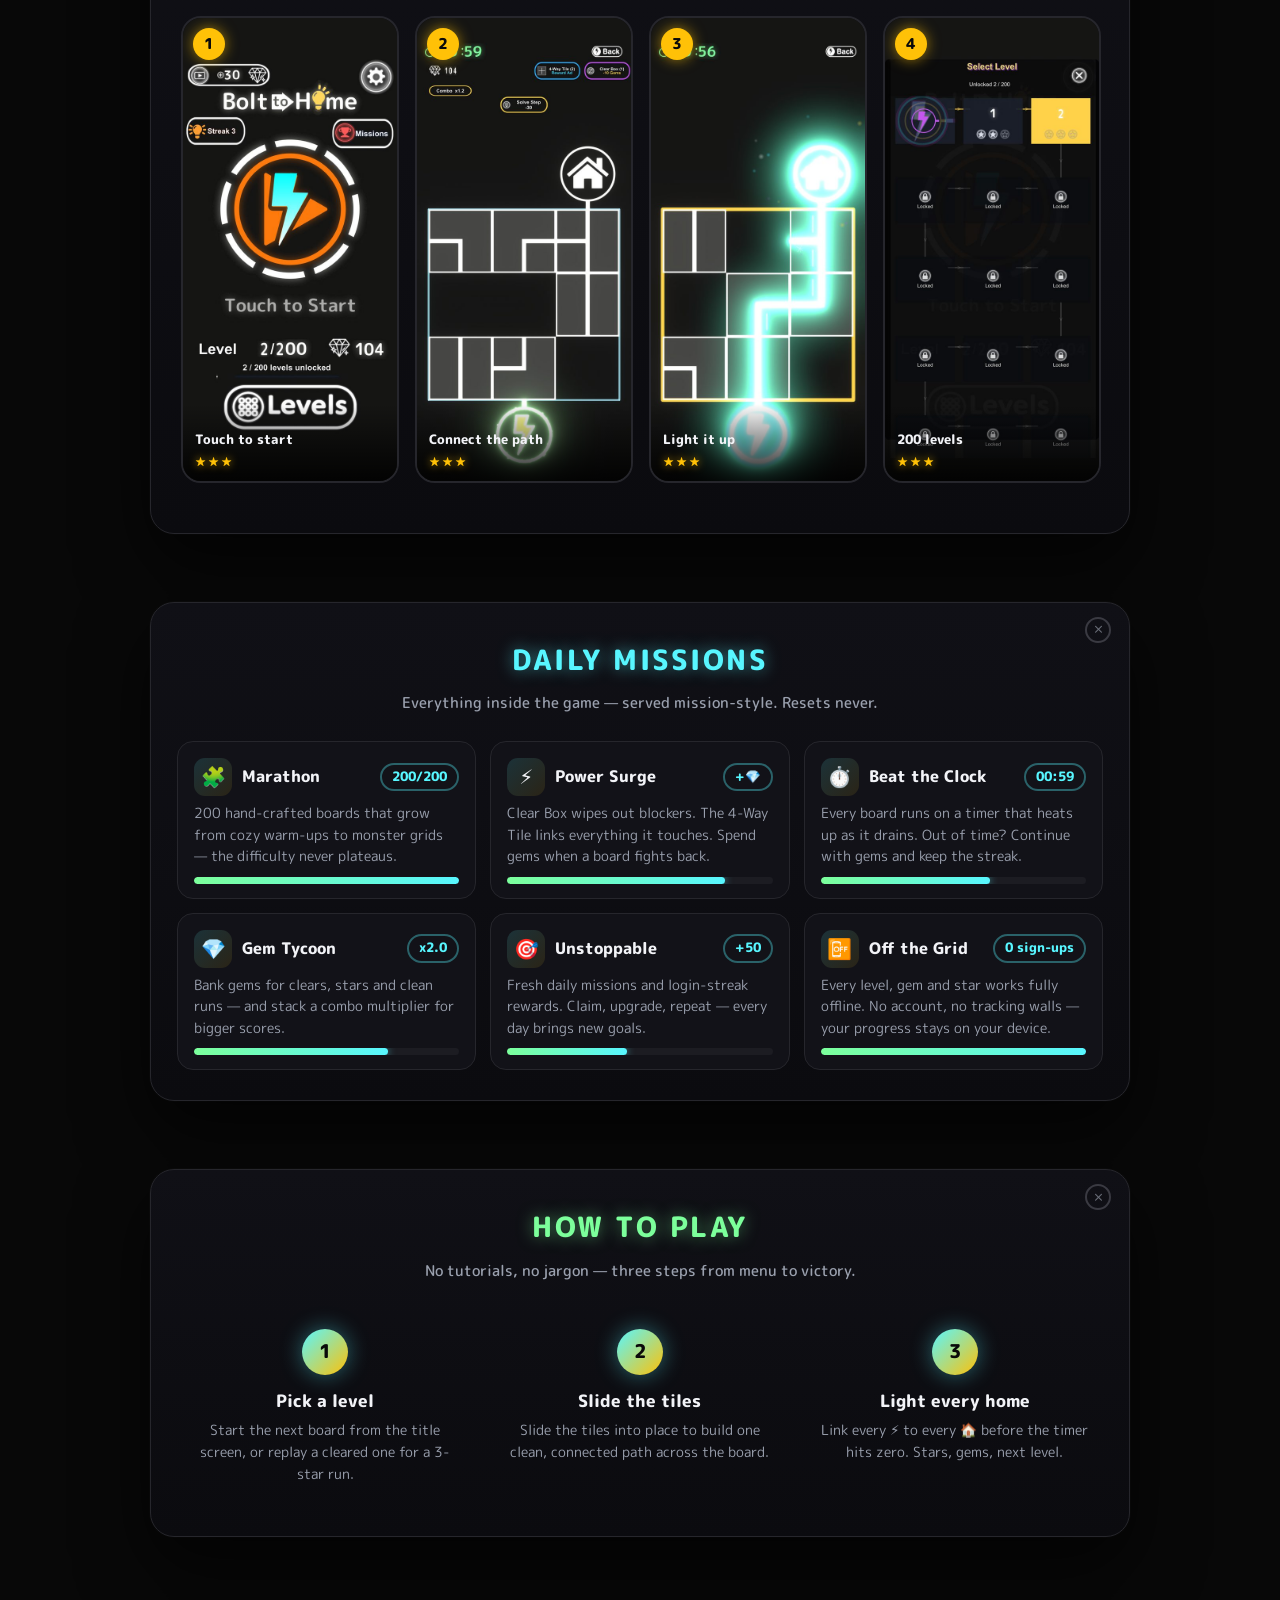
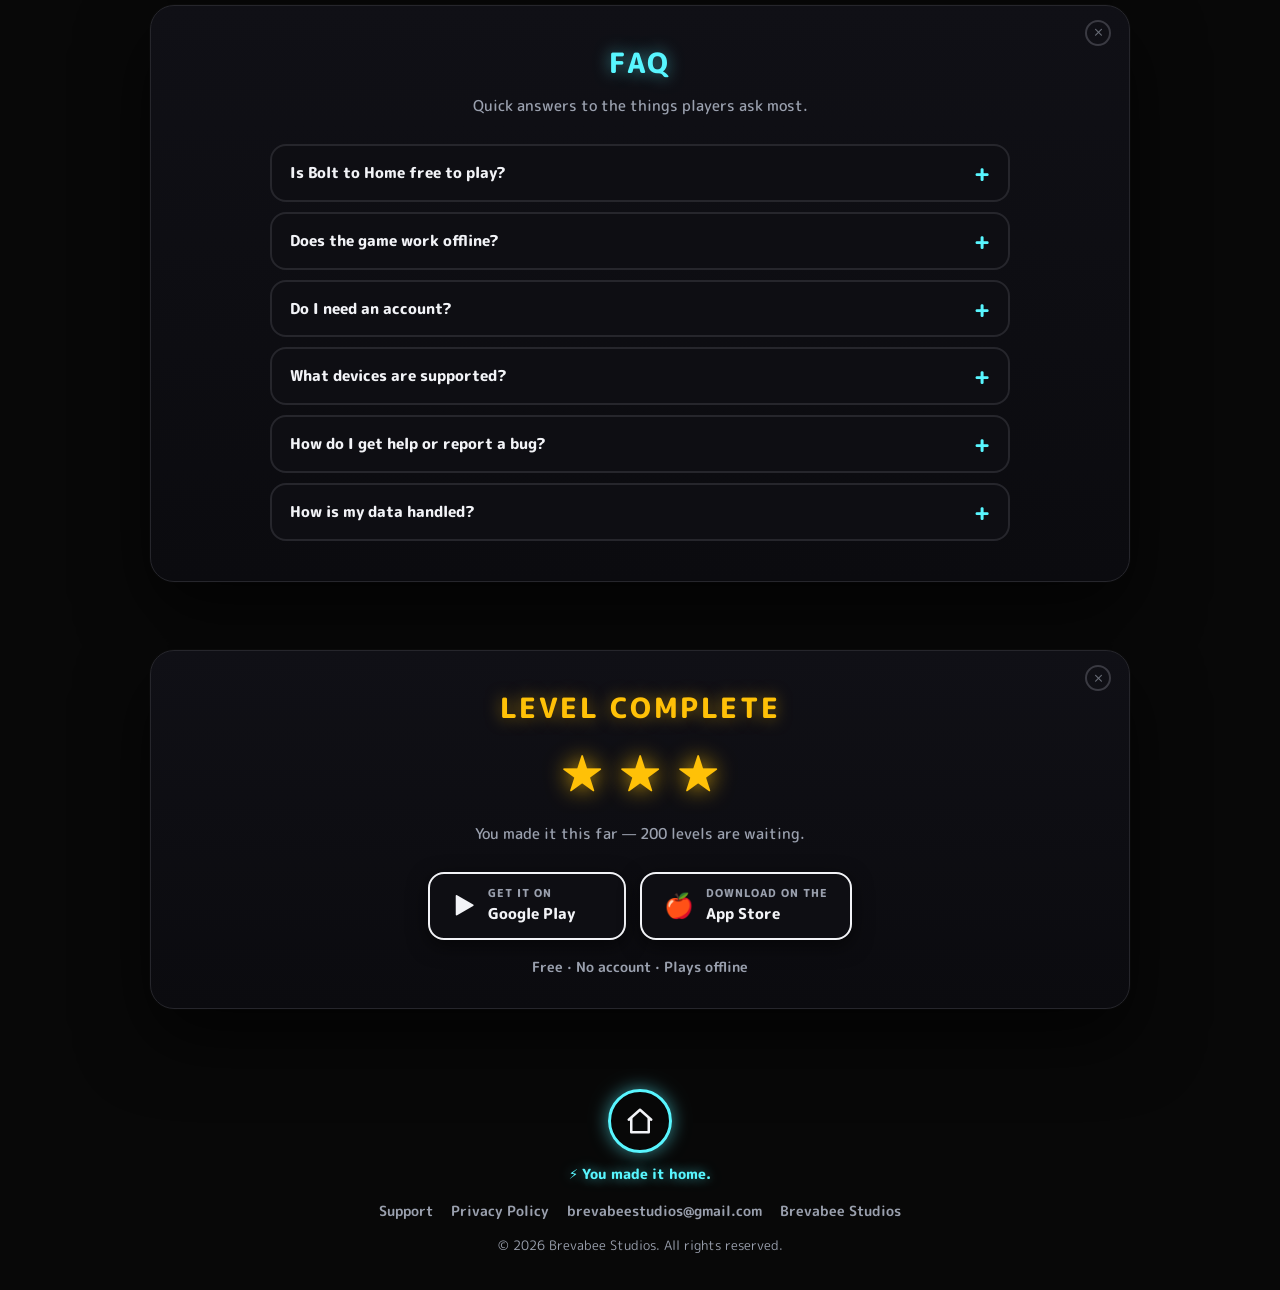
==== commit d856674d: "Rebuild site as the game: playable Level 0, game HUD, panel sections The pages now replicate the in-" ====
--- a/bolttohome/index.html
+++ b/bolttohome/index.html
@@ -4,8 +4,8 @@
 <meta charset="utf-8">
 <meta name="viewport" content="width=device-width, initial-scale=1">
 <title>Bolt to Home — Support &amp; Game Info | Brevabee Studios</title>
-<meta name="description" content="Bolt to Home — a neon tile-connecting puzzle game by Brevabee Studios. Screenshots, how to play, downloads, and player support. Slide the tiles, connect the path, bring the bolt home.">
-<meta name="keywords" content="Bolt to Home, Brevabee Studios, support, puzzle game, sliding puzzle, mobile game, help, contact">
+<meta name="description" content="Bolt to Home — a neon tile-connecting puzzle game by Brevabee Studios. Player support, screenshots, how to play, and downloads. Slide the tiles, connect the path, bring the bolt home.">
+<meta name="keywords" content="Bolt to Home, Brevabee Studios, support, help, contact, tile puzzle, connect puzzle, mobile game">
 <meta name="author" content="Brevabee Studios">
 <meta name="theme-color" content="#080808">
 <link rel="canonical" href="https://brevabeestudios.github.io/bolttohome/">
@@ -13,235 +13,241 @@
 <meta property="og:type" content="website">
 <meta property="og:url" content="https://brevabeestudios.github.io/bolttohome/">
 <meta property="og:title" content="Bolt to Home — Support & Game Info">
-<meta property="og:description" content="Screenshots, how to play, downloads, and player support for Bolt to Home by Brevabee Studios.">
+<meta property="og:description" content="Player support, screenshots, how to play, and downloads for Bolt to Home by Brevabee Studios.">
 <meta property="og:image" content="https://brevabeestudios.github.io/bolttohome/screenshots/01-title.jpg">
 
 <link rel="icon" type="image/svg+xml" href="favicon.svg">
 
 <link rel="preconnect" href="https://fonts.googleapis.com">
 <link rel="preconnect" href="https://fonts.gstatic.com" crossorigin>
-<link href="https://fonts.googleapis.com/css2?family=Inter:wght@400;500;600;800&family=Space+Grotesk:wght@600;700&display=swap" rel="stylesheet">
-
-<style>
-  *,*::before,*::after{box-sizing:border-box;margin:0;padding:0}
-  :root{
-    --bg:#080808;--bg-2:#0f0f14;
-    --cyan:#00e5ff;--cyan-soft:#7af0ff;
-    --gold:#ffc107;--orange:#ff7a1a;--magenta:#ff00aa;--lime:#76ff03;
-    --text:#f4f6ff;--muted:#9aa3c7;
-    --border:rgba(122,240,255,.18);
-    --card:linear-gradient(180deg,rgba(255,255,255,.04) 0%,rgba(255,255,255,.01) 100%);
-  }
-  html{scroll-behavior:smooth;-webkit-text-size-adjust:100%}
-  body{
-    font-family:'Inter',system-ui,-apple-system,Segoe UI,Roboto,sans-serif;
-    background:var(--bg);color:var(--text);line-height:1.6;overflow-x:hidden;
-    background-image:
-      radial-gradient(900px 600px at 80% -10%,rgba(0,229,255,.18),transparent 60%),
-      radial-gradient(720px 520px at 0% 32%,rgba(255,122,26,.11),transparent 60%),
-      radial-gradient(800px 600px at 50% 110%,rgba(255,193,7,.08),transparent 70%);
-    background-attachment:fixed;-webkit-font-smoothing:antialiased;
-  }
-  a{color:var(--cyan);text-decoration:none;transition:color .15s}
-  a:hover{color:var(--cyan-soft)}
-  .container{max-width:1080px;margin:0 auto;padding:0 24px}
-
-  header{position:sticky;top:0;z-index:50;backdrop-filter:blur(12px);background:rgba(8,8,8,.72);border-bottom:1px solid transparent;transition:border-color .3s}
-  header.scrolled{border-bottom-color:var(--border)}
-  nav{display:flex;justify-content:space-between;align-items:center;padding:18px 0;font-size:14px}
-  nav .brand{font-family:'Space Grotesk',sans-serif;font-weight:700;letter-spacing:.5px;font-size:18px;display:flex;align-items:center;gap:8px}
-  nav .brand .b-bolt{display:inline-block;width:14px;height:18px}
-  nav ul{display:flex;gap:26px;list-style:none;align-items:center}
-  nav a{color:var(--muted)}
-  nav a:hover{color:var(--text)}
-  nav .menu-btn{display:none;background:none;border:none;color:var(--text);font-size:22px;cursor:pointer;padding:6px}
-
-  .hero{padding:60px 0 40px;text-align:center;position:relative}
-  .hero-badge{display:inline-block;font-size:12px;letter-spacing:2px;text-transform:uppercase;color:var(--cyan);border:1px solid var(--border);padding:6px 14px;border-radius:999px;margin-bottom:24px}
-  .hero-badge::before{content:"●";color:#34ff8e;margin-right:6px;animation:pulse 1.6s ease-in-out infinite}
-  @keyframes pulse{0%,100%{opacity:1}50%{opacity:.35}}
-  h1{font-family:'Space Grotesk',sans-serif;font-size:clamp(40px,7vw,76px);font-weight:700;line-height:1.05;letter-spacing:-.02em;background:linear-gradient(90deg,#fff 0%,var(--cyan) 60%,var(--gold) 100%);-webkit-background-clip:text;background-clip:text;color:transparent;margin-bottom:16px}
-  .tagline{font-size:clamp(16px,2vw,20px);color:var(--muted);max-width:600px;margin:0 auto 32px}
-
-  .store-row{display:flex;flex-wrap:wrap;justify-content:center;gap:14px}
-  .btn-store{display:inline-flex;align-items:center;gap:12px;padding:12px 22px;border-radius:12px;border:1px solid var(--border);background:rgba(255,255,255,.03);color:var(--text);min-width:210px;text-align:left;transition:transform .15s,border-color .15s,background .15s}
-  .btn-store:hover{color:var(--text);border-color:var(--cyan);background:rgba(0,229,255,.06);transform:translateY(-1px)}
-  .btn-store.live{border-color:rgba(0,229,255,.5);box-shadow:0 0 22px rgba(0,229,255,.15)}
-  .btn-store.soon{opacity:.6;cursor:default}
-  .btn-store.soon:hover{transform:none;border-color:var(--border);background:rgba(255,255,255,.03)}
-  .btn-store .icon{font-size:24px}
-  .btn-store small{display:block;font-size:11px;color:var(--muted);text-transform:uppercase;letter-spacing:.5px}
-  .btn-store strong{display:block;font-size:15px;font-weight:600}
-
-  section{padding:72px 0;position:relative;scroll-margin-top:70px}
-  section h2{font-family:'Space Grotesk',sans-serif;font-size:clamp(28px,4vw,40px);font-weight:700;letter-spacing:-.01em;margin-bottom:14px;text-align:center}
-  section .sub{text-align:center;color:var(--muted);max-width:620px;margin:0 auto 48px;font-size:16px}
-
-  /* SCREENSHOTS */
-  .shots-strip{display:flex;gap:18px;overflow-x:auto;padding:8px 4px 24px;scroll-snap-type:x mandatory;-webkit-overflow-scrolling:touch}
-  .shots-strip::-webkit-scrollbar{height:8px}
-  .shots-strip::-webkit-scrollbar-thumb{background:rgba(0,229,255,.25);border-radius:4px}
-  .shot{flex:0 0 236px;margin:0;border-radius:26px;overflow:hidden;background:#05070f;border:1px solid var(--border);position:relative;scroll-snap-align:center;transition:transform .25s,border-color .25s,box-shadow .25s}
-  .shot:hover{transform:translateY(-4px);border-color:var(--cyan);box-shadow:0 10px 34px rgba(0,229,255,.18)}
-  .shot img{display:block;width:100%;height:auto;aspect-ratio:1284/2778;object-fit:cover}
-  .shot figcaption{position:absolute;left:0;right:0;bottom:0;padding:24px 14px 12px;font-size:12.5px;font-weight:600;color:var(--text);background:linear-gradient(transparent,rgba(0,0,0,.82))}
-
-  .features{display:grid;grid-template-columns:repeat(auto-fit,minmax(260px,1fr));gap:20px}
-  .feature{background:var(--card);border:1px solid var(--border);border-radius:16px;padding:26px;transition:transform .25s,border-color .25s,box-shadow .25s;position:relative;overflow:hidden}
-  .feature:hover{transform:translateY(-4px);border-color:rgba(0,229,255,.45);box-shadow:0 8px 32px rgba(0,229,255,.12)}
-  .feature .icon{font-size:26px;display:inline-flex;align-items:center;justify-content:center;width:46px;height:46px;border-radius:12px;background:linear-gradient(135deg,rgba(0,229,255,.18),rgba(255,193,7,.12));margin-bottom:14px}
-  .feature h3{font-size:18px;margin-bottom:8px;font-weight:700}
-  .feature p{color:var(--muted);font-size:14.5px;line-height:1.65}
-
-  .steps{display:grid;grid-template-columns:repeat(auto-fit,minmax(220px,1fr));gap:24px;text-align:center}
-  .step{padding:24px 16px}
-  .step .num{display:inline-flex;width:44px;height:44px;border-radius:50%;background:linear-gradient(135deg,var(--cyan),var(--gold));color:#001028;font-weight:800;font-size:18px;align-items:center;justify-content:center;margin-bottom:14px;box-shadow:0 6px 18px rgba(0,229,255,.25)}
-  .step h4{font-size:17px;font-weight:700;margin-bottom:6px}
-  .step p{color:var(--muted);font-size:14px}
-
-  /* SUPPORT */
-  .support-card{max-width:720px;margin:0 auto;background:linear-gradient(135deg,rgba(0,229,255,.10),rgba(255,193,7,.05));border:1px solid var(--border);border-radius:20px;padding:36px 30px;text-align:center}
-  .support-card .mail{display:inline-flex;align-items:center;gap:10px;font-family:'Space Grotesk',sans-serif;font-size:clamp(18px,3vw,24px);font-weight:700;margin:8px 0 6px;word-break:break-all}
-  .support-card p{color:var(--muted)}
-  .support-meta{display:flex;flex-wrap:wrap;justify-content:center;gap:10px 28px;margin-top:22px;font-size:13.5px;color:var(--muted)}
-  .support-meta b{color:var(--text);font-weight:600}
-
-  .faq{max-width:780px;margin:0 auto}
-  .faq details{border:1px solid var(--border);border-radius:12px;margin-bottom:12px;background:rgba(255,255,255,.02);transition:border-color .2s,background .2s}
-  .faq details[open]{border-color:var(--cyan);background:rgba(0,229,255,.04)}
-  .faq summary{padding:18px 20px;cursor:pointer;font-weight:600;list-style:none;display:flex;justify-content:space-between;align-items:center;font-size:15px}
-  .faq summary::-webkit-details-marker{display:none}
-  .faq summary::after{content:"+";font-size:22px;color:var(--cyan);transition:transform .2s;line-height:1}
-  .faq details[open] summary::after{transform:rotate(45deg)}
-  .faq p{padding:0 20px 18px;color:var(--muted);font-size:14.5px}
-
-  footer{padding:44px 0 32px;border-top:1px solid var(--border);text-align:center;color:var(--muted);font-size:14px;margin-top:24px}
-  footer .links{display:flex;flex-wrap:wrap;justify-content:center;gap:20px;margin-bottom:16px}
-  footer .links a{color:var(--muted)}
-  footer .links a:hover{color:var(--cyan)}
-  footer .copy{font-size:13px}
-
-  @media (max-width:720px){
-    nav ul{display:none;position:absolute;top:60px;left:0;right:0;flex-direction:column;background:rgba(8,8,8,.96);backdrop-filter:blur(12px);padding:24px;gap:18px;border-top:1px solid var(--border)}
-    nav ul.open{display:flex}
-    nav .menu-btn{display:block}
-    section{padding:52px 0}
-    .shot{flex:0 0 200px}
-  }
-</style>
+<link href="https://fonts.googleapis.com/css2?family=M+PLUS+Rounded+1c:wght@400;700;800&display=swap" rel="stylesheet">
+<link rel="stylesheet" href="../assets/game.css">
+<script>document.documentElement.classList.add('js')</script>
 </head>
 <body>
 
-<header id="header">
-  <div class="container">
-    <nav>
-      <span class="brand">
-        <svg class="b-bolt" viewBox="0 0 64 96" xmlns="http://www.w3.org/2000/svg" aria-hidden="true"><path d="M40 0 L0 56 L24 56 L18 96 L60 36 L36 36 Z" fill="#FFC107"/></svg>
-        Bolt to Home
-      </span>
-      <button class="menu-btn" id="menuBtn" aria-label="Toggle menu">☰</button>
-      <ul id="navList">
-        <li><a href="#screenshots">Screenshots</a></li>
-        <li><a href="#features">Features</a></li>
-        <li><a href="#how">How to play</a></li>
-        <li><a href="#support">Support</a></li>
-        <li><a href="https://brevabeestudios.github.io/bolttohome-privacy/">Privacy</a></li>
-      </ul>
+<div class="fx-orb o1" aria-hidden="true"></div>
+<div class="fx-orb o2" aria-hidden="true"></div>
+<div class="fx-orb o3" aria-hidden="true"></div>
+<div id="stars" aria-hidden="true"></div>
+
+<header id="hud">
+  <div class="container hudrow">
+    <span class="brand">
+      <svg viewBox="0 0 64 96" xmlns="http://www.w3.org/2000/svg" aria-hidden="true"><path d="M40 0 L0 56 L24 56 L18 96 L60 36 L36 36 Z" fill="#FFC107"/></svg>
+      Bolt to Home
+    </span>
+    <span class="chip chip-timer" title="Session time">⏱ <b id="hudTimer">00:00</b></span>
+    <span class="chip chip-gems" title="Gems earned exploring this page">💎 <b id="hudGems">0</b></span>
+    <nav class="hud-nav">
+      <a href="#support">Support</a>
+      <a href="#screens">Levels</a>
+      <a href="#how">How to play</a>
+      <a href="#faq">FAQ</a>
+      <a href="https://brevabeestudios.github.io/bolttohome-privacy/">Privacy</a>
     </nav>
   </div>
+  <div id="scrollbar"><i id="scrollfill"></i></div>
 </header>
 
 <main>
 
-  <section class="hero container">
-    <span class="hero-badge">Now available</span>
-    <h1>Bolt to Home</h1>
-    <p class="tagline">Slide the tiles, connect the path, and bring the bolt home before the timer runs out. 200 hand-crafted neon puzzles — no account, plays offline.</p>
+  <section class="hero container" id="top">
+    <div class="hero-chips">
+      <a class="gchip streak" href="#support">💡 Need help? ↓</a>
+      <a class="gchip missions" href="#faq">🏆 FAQ</a>
+    </div>
+    <h1 class="glogo">Bolt <span class="tobox">to</span> <span class="hword">H<span class="bulb" aria-hidden="true"><svg viewBox="0 0 64 96" xmlns="http://www.w3.org/2000/svg"><path d="M40 0 L0 56 L24 56 L18 96 L60 36 L36 36 Z" fill="#FFC107"/></svg></span>me</span></h1>
+    <p class="tagline">Official support &amp; game info. Slide the tiles, connect the path, bring the bolt home — or try Level 0 right here.</p>
+
+    <div class="stage" id="stage">
+      <div class="title-stage" id="titleStage">
+        <div class="ring-wrap">
+          <div class="ring" aria-hidden="true"></div>
+          <div class="ring-core">
+            <svg viewBox="0 0 64 96" xmlns="http://www.w3.org/2000/svg" aria-hidden="true">
+              <defs><linearGradient id="boltg" x1="0" y1="0" x2="1" y2="1">
+                <stop offset="0%" stop-color="#58f6ff"/><stop offset="55%" stop-color="#58f6ff"/>
+                <stop offset="56%" stop-color="#ff7a1a"/><stop offset="100%" stop-color="#ff7a1a"/>
+              </linearGradient></defs>
+              <path d="M40 0 L0 56 L24 56 L18 96 L60 36 L36 36 Z" fill="url(#boltg)"/>
+            </svg>
+          </div>
+        </div>
+        <button class="touch-start" id="startBtn" type="button">Touch to Start</button>
+        <div class="lvl-line"><span>Level&nbsp;&nbsp;<b>0 / 200</b></span><span class="gems">💎 <b id="heroGems">0</b></span></div>
+      </div>
+
+      <div class="play-stage" id="playStage">
+        <div class="mini-hud">
+          <span class="lvl0">LEVEL 0</span>
+          <button class="js-replay" type="button">↻ Shuffle</button>
+          <a href="#support">Skip ↓</a>
+        </div>
+        <div class="port port-home" id="portHome" aria-hidden="true">
+          <svg viewBox="0 0 24 24" fill="none" stroke="#f2f3f7" stroke-width="2" stroke-linecap="round" stroke-linejoin="round"><path d="M3 11 L12 3 L21 11"/><path d="M5 10 V21 H19 V10"/></svg>
+        </div>
+        <div class="port-stub" id="stubHome" aria-hidden="true"></div>
+        <div class="board" id="board" aria-label="Level 0 — slide the tiles to connect the bolt to the home"></div>
+        <div class="port-stub" id="stubBolt" aria-hidden="true"></div>
+        <div class="port port-bolt" id="portBolt" aria-hidden="true">
+          <svg viewBox="0 0 64 96" xmlns="http://www.w3.org/2000/svg"><path d="M40 0 L0 56 L24 56 L18 96 L60 36 L36 36 Z" fill="#7cff9b"/></svg>
+        </div>
+        <div class="hint" id="hint">Slide the tiles — connect ⚡ to 🏠</div>
+
+        <div class="win-banner" id="winBanner">
+          <h3>LEVEL COMPLETE</h3>
+          <div class="stars" aria-hidden="true"><i>★</i><i>★</i><i>★</i></div>
+          <div class="win-gems">+20 💎</div>
+          <div class="store-row">
+            <a class="btn-store" href="https://play.google.com/store/apps/details?id=com.bbs.bth" target="_blank" rel="noopener">
+              <span class="icon">▶</span><span><small>199 more levels on</small><strong>Google Play</strong></span>
+            </a>
+            <a class="btn-store" href="https://apps.apple.com/app/id6787549854" target="_blank" rel="noopener">
+              <span class="icon">🍎</span><span><small>199 more levels on</small><strong>App Store</strong></span>
+            </a>
+          </div>
+          <button class="again js-replay" type="button">↻ Play again</button>
+        </div>
+      </div>
+    </div>
+
     <div class="store-row">
-      <a class="btn-store live" href="https://play.google.com/store/apps/details?id=com.bbs.bth" target="_blank" rel="noopener">
-        <span class="icon">▶</span>
-        <span><small>Get it on</small><strong>Google Play</strong></span>
+      <a class="btn-store" href="https://play.google.com/store/apps/details?id=com.bbs.bth" target="_blank" rel="noopener">
+        <span class="icon">▶</span><span><small>Get it on</small><strong>Google Play</strong></span>
       </a>
-      <a class="btn-store live" href="https://apps.apple.com/app/id6787549854" target="_blank" rel="noopener">
-        <span class="icon">🍎</span>
-        <span><small>Download on the</small><strong>App Store</strong></span>
+      <a class="btn-store" href="https://apps.apple.com/app/id6787549854" target="_blank" rel="noopener">
+        <span class="icon">🍎</span><span><small>Download on the</small><strong>App Store</strong></span>
       </a>
     </div>
   </section>
 
-  <section id="screenshots">
-    <div class="container">
-      <h2>Screenshots</h2>
-      <p class="sub">From the title screen to late-game boards — the neon palette evolves as you progress.</p>
-      <div class="shots-strip">
-        <figure class="shot"><img src="screenshots/01-title.jpg" loading="lazy" alt="Bolt to Home title screen — Touch to Start"><figcaption>Touch to start</figcaption></figure>
-        <figure class="shot"><img src="screenshots/02-gameplay.jpg" loading="lazy" alt="Gameplay — connect the glowing path to the home"><figcaption>Connect the path</figcaption></figure>
-        <figure class="shot"><img src="screenshots/03-solved.jpg" loading="lazy" alt="A solved circuit lighting up in neon"><figcaption>Light it up</figcaption></figure>
-        <figure class="shot"><img src="screenshots/04-levels.jpg" loading="lazy" alt="Level select — 200 hand-crafted levels"><figcaption>200 levels</figcaption></figure>
-        <figure class="shot"><img src="screenshots/05-missions.jpg" loading="lazy" alt="Daily missions and rewards"><figcaption>Daily missions</figcaption></figure>
-        <figure class="shot"><img src="screenshots/06-obstacles.jpg" loading="lazy" alt="Multiple homes and blocked tiles"><figcaption>Multiple homes</figcaption></figure>
-        <figure class="shot"><img src="screenshots/07-advanced.jpg" loading="lazy" alt="Advanced multi-source puzzle"><figcaption>Tougher boards</figcaption></figure>
-        <figure class="shot"><img src="screenshots/08-twin.jpg" loading="lazy" alt="Twin-source challenge board"><figcaption>Twin sources</figcaption></figure>
-        <figure class="shot"><img src="screenshots/09-rewards.jpg" loading="lazy" alt="Daily login reward streak"><figcaption>Daily rewards</figcaption></figure>
-      </div>
-    </div>
-  </section>
-
-  <section id="features">
-    <div class="container">
-      <h2>What's inside</h2>
-      <p class="sub">A focused puzzle you can pick up in seconds and replay for stars.</p>
-      <div class="features">
-        <div class="feature"><span class="icon">🧩</span><h3>200 levels</h3><p>Progressive grids that grow from small and cozy to large and clever, so the difficulty never plateaus.</p></div>
-        <div class="feature"><span class="icon">⚡</span><h3>Power-ups</h3><p>Clear Box removes blockers and the 4-Way Tile turns any cell into a super-connector. Use them when a board has you stuck.</p></div>
-        <div class="feature"><span class="icon">⏱️</span><h3>Beat the clock</h3><p>Every puzzle runs on a timer with smart color escalation as it nears zero. Out of time? Continue with gems or a rewarded ad.</p></div>
-        <div class="feature"><span class="icon">💎</span><h3>Gems &amp; combos</h3><p>Earn gems for clears, stars, and clean runs, and stack a combo multiplier for higher scores.</p></div>
-        <div class="feature"><span class="icon">🎯</span><h3>Daily missions</h3><p>Fresh goals and login-streak rewards every day give you a reason to come back and keep the gems flowing.</p></div>
-        <div class="feature"><span class="icon">📶</span><h3>Plays offline</h3><p>Every level, gem, and star works offline. Ads are an optional bonus when connected — never a blocker.</p></div>
-      </div>
-    </div>
-  </section>
-
-  <section id="how">
-    <div class="container">
-      <h2>How to play</h2>
-      <p class="sub">No tutorials, no jargon — three steps from menu to victory.</p>
-      <div class="steps">
-        <div class="step"><div class="num">1</div><h4>Pick a level</h4><p>Start the next level from the title screen, or revisit a cleared one for a 3-star run.</p></div>
-        <div class="step"><div class="num">2</div><h4>Connect the tiles</h4><p>Slide the tiles into place to build a clean, connected path from the bolt to every home on the board.</p></div>
-        <div class="step"><div class="num">3</div><h4>Bring it home</h4><p>Beat the timer to clear the level, earn gems, and unlock the next puzzle.</p></div>
-      </div>
-    </div>
-  </section>
-
-  <section id="support">
-    <div class="container">
-      <h2>Support</h2>
-      <p class="sub">Questions, bugs, feedback, or business inquiries — we're a small studio and we read every message.</p>
-      <div class="support-card">
-        <p>The best way to reach us is email:</p>
-        <a class="mail" href="mailto:brevabeestudios@gmail.com?subject=Bolt%20to%20Home%20support">✉️ brevabeestudios@gmail.com</a>
-        <p>Please include your device model and OS version so we can help faster.</p>
-        <div class="support-meta">
-          <span>Typical reply: <b>1–2 business days</b></span>
-          <span>Studio: <b>Brevabee Studios</b></span>
-          <span><a href="https://brevabeestudios.github.io/bolttohome-privacy/">Privacy Policy</a></span>
-        </div>
-      </div>
-    </div>
-  </section>
-
-  <section id="faq">
-    <div class="container">
-      <h2>FAQ</h2>
-      <p class="sub">Quick answers to the things players ask most.</p>
-      <div class="faq">
-        <details><summary>Is Bolt to Home free to play?</summary><p>Yes. All 200 levels are free. We support development with optional rewarded ads — watch one for extra time, a free Clear Box, or bonus gems. You never have to.</p></details>
-        <details><summary>Does the game work offline?</summary><p>Yes. Every level, gem, star, and saved score works offline. Ads only show when you're connected and never block your progress.</p></details>
-        <details><summary>Do I need an account?</summary><p>No sign-up, ever. Your progress is stored on your device.</p></details>
-        <details><summary>What devices are supported?</summary><p>Android 8.0+ and recent iOS, on phones and tablets in portrait mode.</p></details>
-        <details><summary>How do I get help or report a bug?</summary><p>Email <a href="mailto:brevabeestudios@gmail.com">brevabeestudios@gmail.com</a> with your device model and OS version. See the <a href="#support">Support</a> section above.</p></details>
-        <details><summary>How is my data handled?</summary><p>The game itself doesn't collect personal information. Our advertising SDK collects device identifiers and approximate (IP-based) location to serve ads. Full details in the <a href="https://brevabeestudios.github.io/bolttohome-privacy/">privacy policy</a>.</p></details>
+  <section class="gsec" id="support">
+    <div class="container">
+      <div class="gpanel">
+        <span class="px" aria-hidden="true">✕</span>
+        <h2 class="h-cyan">Support</h2>
+        <p class="sub">Questions, bugs, feedback, or business inquiries — we're a small studio and we read every message.</p>
+        <div class="support-card">
+          <p>The best way to reach us is email:</p>
+          <a class="mailbtn" href="mailto:brevabeestudios@gmail.com?subject=Bolt%20to%20Home%20support">✉️ brevabeestudios@gmail.com</a>
+          <p>Please include your device model and OS version so we can help faster.</p>
+          <div class="support-meta">
+            <span>Typical reply: <b>1–2 business days</b></span>
+            <span>Studio: <b>Brevabee Studios</b></span>
+            <span><a href="https://brevabeestudios.github.io/bolttohome-privacy/">Privacy Policy</a></span>
+          </div>
+        </div>
+      </div>
+    </div>
+  </section>
+
+  <section class="gsec" id="screens">
+    <div class="container">
+      <div class="gpanel">
+        <span class="px" aria-hidden="true">✕</span>
+        <h2 class="h-gold">Select Level</h2>
+        <p class="sub">Straight from the game — the neon evolves as you climb.</p>
+        <div class="shots-strip">
+          <figure class="lvlcard"><span class="lnum">1</span><img src="screenshots/01-title.jpg" loading="lazy" alt="Bolt to Home title screen — Touch to Start"><figcaption>Touch to start<span class="cstars">★★★</span></figcaption></figure>
+          <figure class="lvlcard"><span class="lnum">2</span><img src="screenshots/02-gameplay.jpg" loading="lazy" alt="Gameplay — slide the tiles to connect the path to the home"><figcaption>Connect the path<span class="cstars">★★★</span></figcaption></figure>
+          <figure class="lvlcard"><span class="lnum">3</span><img src="screenshots/03-solved.jpg" loading="lazy" alt="A solved circuit lighting up in neon"><figcaption>Light it up<span class="cstars">★★★</span></figcaption></figure>
+          <figure class="lvlcard"><span class="lnum">4</span><img src="screenshots/04-levels.jpg" loading="lazy" alt="Level select — 200 hand-crafted levels"><figcaption>200 levels<span class="cstars">★★★</span></figcaption></figure>
+          <figure class="lvlcard"><span class="lnum">5</span><img src="screenshots/05-missions.jpg" loading="lazy" alt="Daily missions and rewards"><figcaption>Daily missions<span class="cstars">★★★</span></figcaption></figure>
+          <figure class="lvlcard"><span class="lnum">6</span><img src="screenshots/06-obstacles.jpg" loading="lazy" alt="Multiple homes and blocked tiles"><figcaption>Multiple homes<span class="cstars">★★★</span></figcaption></figure>
+          <figure class="lvlcard"><span class="lnum">7</span><img src="screenshots/07-advanced.jpg" loading="lazy" alt="Advanced multi-source board"><figcaption>Tougher boards<span class="cstars">★★★</span></figcaption></figure>
+          <figure class="lvlcard"><span class="lnum">8</span><img src="screenshots/08-twin.jpg" loading="lazy" alt="Twin-source challenge board"><figcaption>Twin sources<span class="cstars">★★★</span></figcaption></figure>
+          <figure class="lvlcard"><span class="lnum">9</span><img src="screenshots/09-rewards.jpg" loading="lazy" alt="Daily login reward streak"><figcaption>Daily rewards<span class="cstars">★★★</span></figcaption></figure>
+        </div>
+      </div>
+    </div>
+  </section>
+
+  <section class="gsec" id="missions">
+    <div class="container">
+      <div class="gpanel">
+        <span class="px" aria-hidden="true">✕</span>
+        <h2 class="h-cyan">Daily Missions</h2>
+        <p class="sub">Everything inside the game — served mission-style. Resets never.</p>
+        <div class="missions">
+          <div class="mission"><div class="mrow"><span class="mic">🧩</span><h3>Marathon</h3><span class="mreward">200/200</span></div><p>200 hand-crafted boards that grow from cozy warm-ups to monster grids — the difficulty never plateaus.</p><div class="mbar"><i style="--p:100%"></i></div></div>
+          <div class="mission"><div class="mrow"><span class="mic">⚡</span><h3>Power Surge</h3><span class="mreward">+💎</span></div><p>Clear Box wipes out blockers. The 4-Way Tile links everything it touches. Spend gems when a board fights back.</p><div class="mbar"><i style="--p:82%"></i></div></div>
+          <div class="mission"><div class="mrow"><span class="mic">⏱️</span><h3>Beat the Clock</h3><span class="mreward">00:59</span></div><p>Every board runs on a timer that heats up as it drains. Out of time? Continue with gems and keep the streak.</p><div class="mbar"><i style="--p:64%"></i></div></div>
+          <div class="mission"><div class="mrow"><span class="mic">💎</span><h3>Gem Tycoon</h3><span class="mreward">x2.0</span></div><p>Bank gems for clears, stars and clean runs — and stack a combo multiplier for bigger scores.</p><div class="mbar"><i style="--p:73%"></i></div></div>
+          <div class="mission"><div class="mrow"><span class="mic">🎯</span><h3>Unstoppable</h3><span class="mreward">+50</span></div><p>Fresh daily missions and login-streak rewards. Claim, upgrade, repeat — every day brings new goals.</p><div class="mbar"><i style="--p:45%"></i></div></div>
+          <div class="mission"><div class="mrow"><span class="mic">📴</span><h3>Off the Grid</h3><span class="mreward">0 sign-ups</span></div><p>Every level, gem and star works fully offline. No account, no tracking walls — your progress stays on your device.</p><div class="mbar"><i style="--p:100%"></i></div></div>
+        </div>
+      </div>
+    </div>
+  </section>
+
+  <section class="gsec" id="how">
+    <div class="container">
+      <div class="gpanel">
+        <span class="px" aria-hidden="true">✕</span>
+        <h2 class="h-green">How to Play</h2>
+        <p class="sub">No tutorials, no jargon — three steps from menu to victory.</p>
+        <div class="steps">
+          <div class="step"><div class="num">1</div><h4>Pick a level</h4><p>Start the next board from the title screen, or replay a cleared one for a 3-star run.</p></div>
+          <div class="step"><div class="num">2</div><h4>Slide the tiles</h4><p>Slide the tiles into place to build one clean, connected path across the board.</p></div>
+          <div class="step"><div class="num">3</div><h4>Light every home</h4><p>Link every ⚡ to every 🏠 before the timer hits zero. Stars, gems, next level.</p></div>
+        </div>
+      </div>
+    </div>
+  </section>
+
+  <section class="gsec" id="faq">
+    <div class="container">
+      <div class="gpanel">
+        <span class="px" aria-hidden="true">✕</span>
+        <h2 class="h-cyan">FAQ</h2>
+        <p class="sub">Quick answers to the things players ask most.</p>
+        <div class="faq">
+          <details>
+            <summary>Is Bolt to Home free to play?</summary>
+            <p>Yes. All 200 levels are free. We support development with optional rewarded ads — watch one for extra time, a free Clear Box, or bonus gems. You never have to.</p>
+          </details>
+          <details>
+            <summary>Does the game work offline?</summary>
+            <p>Yes. Every level, gem, star, and saved score works offline. Ads only show when you're connected and never block your progress.</p>
+          </details>
+          <details>
+            <summary>Do I need an account?</summary>
+            <p>No sign-up, ever. Your progress is stored on your device.</p>
+          </details>
+          <details>
+            <summary>What devices are supported?</summary>
+            <p>Android 8.0+ and recent iOS, on phones and tablets in portrait mode.</p>
+          </details>
+          <details>
+            <summary>How do I get help or report a bug?</summary>
+            <p>Email <a href="mailto:brevabeestudios@gmail.com">brevabeestudios@gmail.com</a> with your device model and OS version. See the <a href="#support">Support</a> section above.</p>
+          </details>
+          <details>
+            <summary>How is my data handled?</summary>
+            <p>The game itself doesn't collect personal information. Our advertising SDK collects device identifiers and approximate (IP-based) location to serve ads. Full details in the <a href="https://brevabeestudios.github.io/bolttohome-privacy/">privacy policy</a>.</p>
+          </details>
+        </div>
+      </div>
+    </div>
+  </section>
+
+  <section class="gsec" id="get">
+    <div class="container">
+      <div class="gpanel">
+        <span class="px" aria-hidden="true">✕</span>
+        <h2 class="h-gold">Level Complete</h2>
+        <div class="lc-stars" aria-hidden="true"><i>★</i><i>★</i><i>★</i></div>
+        <p class="sub">You made it this far — 200 levels are waiting.</p>
+        <div class="store-row">
+          <a class="btn-store" href="https://play.google.com/store/apps/details?id=com.bbs.bth" target="_blank" rel="noopener">
+            <span class="icon">▶</span><span><small>Get it on</small><strong>Google Play</strong></span>
+          </a>
+          <a class="btn-store" href="https://apps.apple.com/app/id6787549854" target="_blank" rel="noopener">
+            <span class="icon">🍎</span><span><small>Download on the</small><strong>App Store</strong></span>
+          </a>
+        </div>
+        <p class="lc-note">Free · No account · Plays offline</p>
       </div>
     </div>
   </section>
@@ -250,6 +256,10 @@
 
 <footer>
   <div class="container">
+    <div class="foot-home" aria-hidden="true">
+      <svg viewBox="0 0 24 24" fill="none" stroke="#f2f3f7" stroke-width="2" stroke-linecap="round" stroke-linejoin="round"><path d="M3 11 L12 3 L21 11"/><path d="M5 10 V21 H19 V10"/></svg>
+    </div>
+    <p class="foot-line">⚡ You made it home.</p>
     <div class="links">
       <a href="#support">Support</a>
       <a href="https://brevabeestudios.github.io/bolttohome-privacy/">Privacy Policy</a>
@@ -260,16 +270,6 @@
   </div>
 </footer>
 
-<script>
-  const header = document.getElementById('header');
-  const onScroll = () => header.classList.toggle('scrolled', window.scrollY > 8);
-  window.addEventListener('scroll', onScroll, {passive:true});
-  onScroll();
-  const menuBtn = document.getElementById('menuBtn');
-  const navList = document.getElementById('navList');
-  menuBtn.addEventListener('click', () => navList.classList.toggle('open'));
-  navList.querySelectorAll('a').forEach(a => a.addEventListener('click', () => navList.classList.remove('open')));
-</script>
-
+<script src="../assets/game.js"></script>
 </body>
 </html>
--- a/assets/game.css
+++ b/assets/game.css
@@ -0,0 +1,296 @@
+/* Bolt to Home — site-as-game theme. Matches in-game look: #080808 bg,
+   neon cyan/gold/green glow, M PLUS Rounded type (same family as the game's
+   baked labels), popup-panel sections, HUD header. */
+
+*,*::before,*::after{box-sizing:border-box;margin:0;padding:0}
+:root{
+  --bg:#080808;--panel:#0d0d12;--panel2:#121218;--line:#26262c;
+  --cyan:#58f6ff;--cyan-deep:#00e5ff;--gold:#ffc107;--orange:#ff7a1a;
+  --green:#7cff9b;--red:#ff5252;
+  --text:#f2f3f7;--muted:#9aa0ae;
+  --glow-cyan:0 0 18px rgba(88,246,255,.55);
+  --glow-gold:0 0 18px rgba(255,193,7,.45);
+}
+html{scroll-behavior:smooth;-webkit-text-size-adjust:100%}
+body{
+  font-family:'M PLUS Rounded 1c','Inter',system-ui,-apple-system,'Segoe UI',Roboto,sans-serif;
+  background:var(--bg);color:var(--text);line-height:1.65;overflow-x:hidden;
+  -webkit-font-smoothing:antialiased;
+}
+a{color:var(--cyan);text-decoration:none;transition:color .15s}
+a:hover{color:#aef9ff}
+.container{max-width:1020px;margin:0 auto;padding:0 20px}
+img{max-width:100%}
+
+/* ambient glow orbs + floating specks (the game's bloom dust) */
+.fx-orb{position:fixed;border-radius:50%;filter:blur(90px);pointer-events:none;z-index:0;opacity:.5}
+.fx-orb.o1{width:420px;height:420px;background:rgba(0,229,255,.14);top:-120px;right:-80px}
+.fx-orb.o2{width:380px;height:380px;background:rgba(255,122,26,.10);top:40%;left:-140px}
+.fx-orb.o3{width:420px;height:420px;background:rgba(255,193,7,.08);bottom:-140px;right:10%}
+#stars{position:fixed;inset:0;pointer-events:none;z-index:0}
+.spk{position:absolute;border-radius:50%;background:#fff;opacity:0;
+  animation:spkTwinkle var(--d,5s) ease-in-out var(--dl,0s) infinite}
+@keyframes spkTwinkle{0%,100%{opacity:0;transform:translateY(0) scale(.6)}
+  50%{opacity:var(--o,.7);transform:translateY(-14px) scale(1.15)}}
+
+main,header,footer{position:relative;z-index:1}
+
+/* ============ HUD (game-style header) ============ */
+#hud{position:sticky;top:0;z-index:60;background:rgba(8,8,8,.82);backdrop-filter:blur(10px)}
+.hudrow{display:flex;align-items:center;gap:10px;padding:10px 0;flex-wrap:wrap}
+.brand{display:flex;align-items:center;gap:8px;font-weight:800;font-size:16px;letter-spacing:.4px;color:var(--text)}
+.brand svg{width:13px;height:19px;filter:drop-shadow(0 0 6px rgba(255,193,7,.7))}
+.chip{display:inline-flex;align-items:center;gap:6px;padding:4px 12px;border-radius:999px;
+  border:2px solid var(--line);background:#0e0e13;font-weight:700;font-size:13px;color:var(--text);white-space:nowrap}
+.chip b{font-weight:800}
+.chip-timer{border-color:rgba(124,255,155,.35)}
+.chip-timer b{color:var(--green);text-shadow:0 0 10px rgba(124,255,155,.6)}
+.chip-gems{border-color:rgba(88,246,255,.35)}
+.chip-gems b{color:var(--cyan);text-shadow:0 0 10px rgba(88,246,255,.6)}
+.hud-nav{margin-left:auto;display:flex;gap:6px;flex-wrap:wrap}
+.hud-nav a{padding:4px 12px;border-radius:999px;border:2px solid transparent;color:var(--muted);font-weight:700;font-size:13px}
+.hud-nav a:hover{color:var(--text);border-color:var(--line)}
+#scrollbar{height:3px;background:#141419}
+#scrollfill{display:block;height:100%;width:0;
+  background:linear-gradient(90deg,var(--green),var(--cyan),var(--gold));
+  box-shadow:0 0 10px rgba(88,246,255,.8);transition:width .1s linear}
+
+/* ============ HERO / title screen ============ */
+.hero{padding:34px 0 30px;text-align:center}
+.hero-chips{display:flex;justify-content:center;gap:10px;margin-bottom:22px;flex-wrap:wrap}
+.gchip{display:inline-flex;align-items:center;gap:7px;padding:6px 15px;border-radius:999px;
+  background:#0e0e13;border:2px solid #3a3a42;font-weight:800;font-size:13.5px;color:var(--text);
+  box-shadow:0 4px 14px rgba(0,0,0,.5)}
+.gchip.streak{border-color:rgba(255,193,7,.55)}
+.gchip.missions{border-color:rgba(255,82,82,.55)}
+.gchip:hover{transform:translateY(-1px)}
+.glogo{font-weight:800;font-size:clamp(38px,7.5vw,72px);line-height:1.1;letter-spacing:.5px;
+  color:#fff;text-shadow:0 0 24px rgba(255,255,255,.25);margin-bottom:6px;
+  display:flex;justify-content:center;align-items:center;gap:.18em;flex-wrap:wrap}
+.glogo .tobox{display:inline-flex;align-items:center;justify-content:center;
+  font-size:.32em;font-weight:800;color:#0a0a0a;background:#f2f3f7;border-radius:.35em;
+  padding:.18em .5em .22em;transform:translateY(-.28em);box-shadow:0 0 14px rgba(255,255,255,.35)}
+.glogo .bulb{color:var(--gold);text-shadow:0 0 18px rgba(255,193,7,.95),0 0 42px rgba(255,193,7,.6);
+  animation:bulbPulse 2.4s ease-in-out infinite}
+@keyframes bulbPulse{0%,100%{opacity:1}50%{opacity:.55}}
+.glogo .hword{letter-spacing:.02em}
+.glogo .bulb{display:inline-flex;align-items:center;margin:0 .02em;
+  filter:drop-shadow(0 0 12px rgba(255,193,7,.95)) drop-shadow(0 0 30px rgba(255,193,7,.5))}
+.glogo .bulb svg{width:.46em;height:.7em}
+.tagline{color:var(--muted);font-size:clamp(14.5px,1.9vw,17.5px);max-width:560px;margin:10px auto 26px;font-weight:500}
+
+/* stage: title ring <-> playable board */
+.stage{position:relative;max-width:420px;margin:0 auto;min-height:560px}
+.title-stage{position:absolute;inset:0;display:flex;flex-direction:column;align-items:center;
+  justify-content:center;gap:20px;transition:opacity .35s,transform .35s}
+.title-stage.out{opacity:0;transform:scale(.92);pointer-events:none}
+.ring-wrap{position:relative;width:250px;height:250px;margin-top:8px}
+.ring{position:absolute;inset:0;border-radius:50%;border:7px dashed #f2f3f7;
+  box-shadow:0 0 40px rgba(255,255,255,.14),inset 0 0 26px rgba(255,255,255,.06);
+  animation:ringSpin 16s linear infinite}
+.ring-core{position:absolute;inset:20px;border-radius:50%;
+  background:radial-gradient(circle at 32% 30%,#17171d 0%,#0a0a0c 72%);
+  display:flex;align-items:center;justify-content:center;
+  box-shadow:inset 0 0 30px rgba(0,0,0,.8)}
+.ring-core svg{width:96px;height:auto;filter:drop-shadow(0 0 16px rgba(88,246,255,.5)) drop-shadow(0 0 10px rgba(255,122,26,.5))}
+@keyframes ringSpin{to{transform:rotate(360deg)}}
+.touch-start{background:none;border:none;cursor:pointer;font-family:inherit;
+  color:#c9ccd6;font-weight:800;font-size:clamp(20px,3vw,26px);letter-spacing:.5px;
+  animation:touchPulse 1.8s ease-in-out infinite;padding:8px 18px}
+.touch-start:hover{color:#fff}
+@keyframes touchPulse{0%,100%{opacity:1}50%{opacity:.45}}
+.lvl-line{display:flex;align-items:center;justify-content:center;gap:22px;
+  font-weight:800;font-size:17px;color:#d8dae2}
+.lvl-line .gems{color:var(--cyan)}
+
+/* playable board */
+.play-stage{position:absolute;inset:0;display:flex;flex-direction:column;align-items:center;
+  gap:0;opacity:0;pointer-events:none;transform:scale(1.05);transition:opacity .35s,transform .35s}
+.play-stage.in{opacity:1;pointer-events:auto;transform:scale(1)}
+.mini-hud{display:flex;align-items:center;gap:12px;margin-bottom:10px;font-weight:800;font-size:13px}
+.mini-hud .lvl0{color:var(--gold);letter-spacing:2px;text-shadow:var(--glow-gold)}
+.mini-hud button,.mini-hud a{font-family:inherit;font-weight:800;font-size:12.5px;cursor:pointer;
+  background:#0e0e13;color:var(--muted);border:2px solid var(--line);border-radius:999px;padding:3px 12px}
+.mini-hud button:hover,.mini-hud a:hover{color:var(--text);border-color:#3a3a42}
+.port{width:52px;height:52px;border-radius:50%;border:3px solid #f2f3f7;background:#0a0a0c;
+  display:flex;align-items:center;justify-content:center;position:relative;z-index:2;
+  transition:border-color .3s,box-shadow .3s}
+.port svg{width:26px;height:26px}
+.port-stub{width:4px;height:14px;background:#f2f3f7;border-radius:2px;transition:background .3s,box-shadow .3s}
+.port.lit,.won .port{border-color:var(--cyan);box-shadow:var(--glow-cyan)}
+.port.charged{border-color:var(--green);box-shadow:0 0 18px rgba(124,255,155,.55)}
+.won .port-stub,.port-stub.lit{background:var(--cyan);box-shadow:var(--glow-cyan)}
+.port-stub.charged{background:var(--green);box-shadow:0 0 12px rgba(124,255,155,.6)}
+.board{position:relative;width:min(300px,80vw);aspect-ratio:1/1;border-radius:16px;
+  background:#0b0b0f;border:2px solid var(--gold);box-shadow:0 0 26px rgba(255,193,7,.16),inset 0 0 30px rgba(0,0,0,.7);
+  padding:8px}
+.won .board{pointer-events:none;border-color:var(--cyan);box-shadow:var(--glow-cyan)}
+.tile{position:absolute;left:8px;top:8px;border:none;background:#15151b;border-radius:12px;cursor:pointer;
+  box-shadow:inset 0 0 0 1px #2b2b33;padding:0;transition:transform .18s ease;font-family:inherit}
+.tile svg{display:block;width:100%;height:100%}
+.tile .seg{stroke:#e6e8ef;stroke-width:13;stroke-linecap:round;fill:none;transition:stroke .25s}
+.tile.canmove{box-shadow:inset 0 0 0 1px #3d3d47}
+.board:not(.moved) .tile.canmove{animation:nudge 2.2s ease-in-out infinite}
+@keyframes nudge{0%,88%,100%{transform:var(--tf) scale(1)}94%{transform:var(--tf) scale(1.05)}}
+.tile.charged .seg{stroke:var(--green);filter:drop-shadow(0 0 7px rgba(124,255,155,.8))}
+.tile.lit .seg{stroke:var(--cyan);filter:drop-shadow(0 0 9px rgba(88,246,255,.95))}
+.tile.lit{box-shadow:inset 0 0 0 1px rgba(88,246,255,.4)}
+.hint{margin-top:12px;color:var(--muted);font-weight:700;font-size:13.5px}
+.won .hint{opacity:0}
+
+/* win banner */
+.win-banner{position:absolute;inset:0;display:flex;flex-direction:column;align-items:center;
+  justify-content:center;gap:10px;background:rgba(8,8,8,.86);border-radius:20px;opacity:0;
+  pointer-events:none;transition:opacity .4s;z-index:5}
+.win-banner.show{opacity:1;pointer-events:auto}
+.win-banner h3{font-size:clamp(26px,4.5vw,34px);font-weight:800;letter-spacing:1.5px;color:var(--gold);
+  text-shadow:0 0 22px rgba(255,193,7,.75)}
+.stars{display:flex;gap:10px;font-size:34px}
+.stars i{font-style:normal;color:var(--gold);text-shadow:0 0 16px rgba(255,193,7,.8);
+  opacity:0;transform:scale(.2)}
+.win-banner.show .stars i{animation:starPop .5s cubic-bezier(.2,1.6,.4,1) forwards}
+.win-banner.show .stars i:nth-child(2){animation-delay:.18s}
+.win-banner.show .stars i:nth-child(3){animation-delay:.36s}
+@keyframes starPop{to{opacity:1;transform:scale(1)}}
+.win-gems{font-weight:800;font-size:19px;color:var(--cyan);text-shadow:0 0 12px rgba(88,246,255,.7)}
+.win-banner .store-row{margin-top:6px}
+.win-banner .again{background:none;border:none;color:var(--muted);font-family:inherit;font-weight:700;
+  font-size:13px;cursor:pointer;margin-top:2px}
+.win-banner .again:hover{color:var(--text)}
+.spark{position:absolute;left:50%;top:46%;width:7px;height:7px;border-radius:50%;z-index:6;
+  pointer-events:none;animation:sparkFly .8s ease-out forwards}
+@keyframes sparkFly{from{transform:translate(0,0) scale(1);opacity:1}
+  to{transform:translate(var(--dx),var(--dy)) scale(.2);opacity:0}}
+
+/* store buttons */
+.store-row{display:flex;flex-wrap:wrap;justify-content:center;gap:14px}
+.btn-store{display:inline-flex;align-items:center;gap:12px;padding:11px 22px;border-radius:16px;
+  border:2px solid #f2f3f7;background:#0e0e13;color:var(--text);min-width:198px;text-align:left;
+  font-weight:700;box-shadow:0 6px 20px rgba(0,0,0,.55);transition:transform .15s,border-color .15s,box-shadow .15s}
+.btn-store:hover{color:var(--text);transform:translateY(-2px);border-color:var(--cyan);box-shadow:var(--glow-cyan)}
+.btn-store .icon{font-size:24px}
+.btn-store small{display:block;font-size:10.5px;color:var(--muted);text-transform:uppercase;letter-spacing:1px;font-weight:800}
+.btn-store strong{display:block;font-size:15px;font-weight:800}
+.hero .store-row{margin-top:26px}
+
+/* ============ sections as game popup panels ============ */
+section.gsec{padding:34px 0}
+section.gsec,.hero{scroll-margin-top:64px}
+@media (max-width:840px){section.gsec,.hero{scroll-margin-top:112px}}
+/* reveal animation only when JS is running (html.js) — without JS all content is visible */
+.js section.gsec{opacity:0;transform:translateY(26px);transition:opacity .6s,transform .6s}
+.js section.gsec.on{opacity:1;transform:none}
+.gpanel{position:relative;background:linear-gradient(180deg,#101016 0%,#0b0b0f 100%);
+  border:1px solid var(--line);border-radius:24px;padding:34px 26px 30px;
+  box-shadow:0 30px 70px rgba(0,0,0,.65),0 0 0 1px rgba(255,255,255,.02)}
+.gpanel .px{position:absolute;top:14px;right:18px;width:26px;height:26px;border-radius:50%;
+  border:2px solid #3a3a42;color:#6b6f7a;display:flex;align-items:center;justify-content:center;
+  font-size:13px;font-weight:800;user-select:none}
+.gpanel h2{text-align:center;font-weight:800;letter-spacing:2.5px;font-size:clamp(21px,3.4vw,28px);
+  text-transform:uppercase;margin-bottom:8px}
+.h-cyan{color:var(--cyan);text-shadow:0 0 16px rgba(88,246,255,.55)}
+.h-gold{color:var(--gold);text-shadow:0 0 16px rgba(255,193,7,.5)}
+.h-green{color:var(--green);text-shadow:0 0 16px rgba(124,255,155,.5)}
+.gpanel .sub{text-align:center;color:var(--muted);font-size:14.5px;max-width:560px;margin:0 auto 26px;font-weight:500}
+
+/* mission cards (features) */
+.missions{display:grid;grid-template-columns:repeat(auto-fit,minmax(280px,1fr));gap:14px}
+.mission{background:var(--panel2);border:1px solid var(--line);border-radius:16px;padding:16px 16px 14px;
+  transition:transform .2s,border-color .2s,box-shadow .2s}
+.mission:hover{transform:translateY(-3px);border-color:rgba(88,246,255,.4);box-shadow:0 10px 30px rgba(88,246,255,.08)}
+.mission .mrow{display:flex;align-items:center;gap:10px;margin-bottom:6px}
+.mission .mic{font-size:20px;width:38px;height:38px;border-radius:11px;flex:none;
+  display:flex;align-items:center;justify-content:center;
+  background:linear-gradient(135deg,rgba(88,246,255,.14),rgba(255,193,7,.1))}
+.mission h3{font-size:15.5px;font-weight:800;flex:1}
+.mreward{display:inline-flex;align-items:center;gap:4px;font-weight:800;font-size:12.5px;color:var(--cyan);
+  border:2px solid rgba(88,246,255,.35);border-radius:999px;padding:2px 10px;white-space:nowrap}
+.mission p{color:var(--muted);font-size:13.5px;line-height:1.6;margin-bottom:10px}
+.mbar{height:7px;border-radius:4px;background:#1c1c22;overflow:hidden}
+.mbar i{display:block;height:100%;width:var(--p,100%);border-radius:4px;
+  background:linear-gradient(90deg,var(--green),var(--cyan));box-shadow:0 0 8px rgba(88,246,255,.6)}
+
+/* screenshots as level-select cards */
+.shots-strip{display:flex;gap:16px;overflow-x:auto;padding:6px 4px 20px;scroll-snap-type:x mandatory;
+  -webkit-overflow-scrolling:touch}
+.shots-strip::-webkit-scrollbar{height:8px}
+.shots-strip::-webkit-scrollbar-thumb{background:rgba(88,246,255,.3);border-radius:4px}
+.lvlcard{flex:0 0 218px;margin:0;position:relative;border-radius:20px;overflow:hidden;
+  background:#0b0b0f;border:2px solid var(--line);scroll-snap-align:center;
+  transition:transform .22s,border-color .22s,box-shadow .22s}
+.lvlcard:hover{transform:translateY(-5px);border-color:var(--gold);box-shadow:0 0 26px rgba(255,193,7,.25)}
+.lvlcard img{display:block;width:100%;height:auto;aspect-ratio:1284/2778;object-fit:cover}
+.lvlcard .lnum{position:absolute;top:10px;left:10px;width:32px;height:32px;border-radius:50%;
+  background:var(--gold);color:#0a0a0a;font-weight:800;font-size:14.5px;display:flex;
+  align-items:center;justify-content:center;box-shadow:0 0 14px rgba(255,193,7,.6);z-index:2}
+.lvlcard figcaption{position:absolute;left:0;right:0;bottom:0;padding:26px 12px 10px;
+  font-size:12.5px;font-weight:800;background:linear-gradient(transparent,rgba(0,0,0,.88))}
+.lvlcard .cstars{display:block;color:var(--gold);font-size:11px;letter-spacing:2px;margin-top:2px;
+  text-shadow:0 0 8px rgba(255,193,7,.7)}
+
+/* how to play */
+.steps{display:grid;grid-template-columns:repeat(auto-fit,minmax(210px,1fr));gap:18px;text-align:center}
+.step{padding:20px 12px}
+.step .num{display:inline-flex;width:46px;height:46px;border-radius:50%;
+  background:linear-gradient(135deg,var(--cyan),var(--gold));color:#0a0a0a;font-weight:800;
+  font-size:19px;align-items:center;justify-content:center;margin-bottom:12px;
+  box-shadow:0 0 22px rgba(88,246,255,.4)}
+.step h4{font-size:16.5px;font-weight:800;margin-bottom:5px}
+.step p{color:var(--muted);font-size:13.5px}
+
+/* level complete (download) */
+.lc-stars{display:flex;justify-content:center;gap:14px;font-size:44px;margin:4px 0 10px}
+.lc-stars i{font-style:normal;color:var(--gold);text-shadow:0 0 22px rgba(255,193,7,.85);
+  opacity:.25;transform:scale(.7);transition:opacity .4s,transform .5s cubic-bezier(.2,1.6,.4,1)}
+.on .lc-stars i{opacity:1;transform:scale(1)}
+.on .lc-stars i:nth-child(2){transition-delay:.15s}
+.on .lc-stars i:nth-child(3){transition-delay:.3s}
+.lc-note{text-align:center;color:var(--muted);font-weight:700;font-size:13.5px;margin-top:16px}
+
+/* support */
+.support-card{max-width:640px;margin:0 auto;text-align:center}
+.support-card .mailbtn{display:inline-flex;align-items:center;gap:10px;margin:14px 0 10px;
+  padding:13px 26px;border-radius:999px;font-weight:800;font-size:clamp(15px,2.6vw,19px);
+  color:#0a0a0a;background:linear-gradient(135deg,var(--cyan),#37d1ff);
+  box-shadow:0 0 26px rgba(88,246,255,.45)}
+.mailbtn:hover{color:#0a0a0a;box-shadow:0 0 38px rgba(88,246,255,.7)}
+.support-card p{color:var(--muted);font-size:14px}
+.support-meta{display:flex;flex-wrap:wrap;justify-content:center;gap:8px 26px;margin-top:18px;
+  font-size:13px;color:var(--muted);font-weight:600}
+.support-meta b{color:var(--text)}
+
+/* FAQ */
+.faq{max-width:740px;margin:0 auto}
+.faq details{border:2px solid var(--line);border-radius:16px;margin-bottom:10px;background:#0e0e13;
+  transition:border-color .2s,box-shadow .2s}
+.faq details[open]{border-color:rgba(88,246,255,.5);box-shadow:0 0 18px rgba(88,246,255,.1)}
+.faq summary{padding:15px 18px;cursor:pointer;font-weight:800;list-style:none;display:flex;
+  justify-content:space-between;align-items:center;font-size:14.5px;gap:10px}
+.faq summary::-webkit-details-marker{display:none}
+.faq summary::after{content:"+";font-size:22px;color:var(--cyan);transition:transform .2s;line-height:1;flex:none}
+.faq details[open] summary::after{transform:rotate(45deg)}
+.faq p{padding:0 18px 15px;color:var(--muted);font-size:13.5px;font-weight:500}
+
+/* footer = you made it home */
+footer{padding:46px 0 34px;text-align:center;color:var(--muted);font-size:13.5px}
+.foot-home{width:64px;height:64px;border-radius:50%;border:3px solid #f2f3f7;margin:0 auto 10px;
+  display:flex;align-items:center;justify-content:center;transition:border-color .5s,box-shadow .5s}
+.foot-home svg{width:30px;height:30px}
+footer.lit .foot-home{border-color:var(--cyan);box-shadow:var(--glow-cyan)}
+.foot-line{font-weight:800;color:#d8dae2;margin-bottom:14px}
+footer.lit .foot-line{color:var(--cyan);text-shadow:0 0 12px rgba(88,246,255,.6)}
+footer .links{display:flex;flex-wrap:wrap;justify-content:center;gap:18px;margin-bottom:14px}
+footer .links a{color:var(--muted);font-weight:700}
+footer .links a:hover{color:var(--cyan)}
+.copy{font-size:12.5px}
+
+@media (max-width:700px){
+  .hud-nav{display:none}
+  .stage{min-height:560px}
+  section.gsec{padding:24px 0}
+  .gpanel{padding:28px 16px 24px;border-radius:20px}
+  .lvlcard{flex:0 0 178px}
+}
+@media (prefers-reduced-motion:reduce){
+  *,*::before,*::after{animation-duration:.01ms !important;animation-iteration-count:1 !important;transition-duration:.01ms !important}
+}
